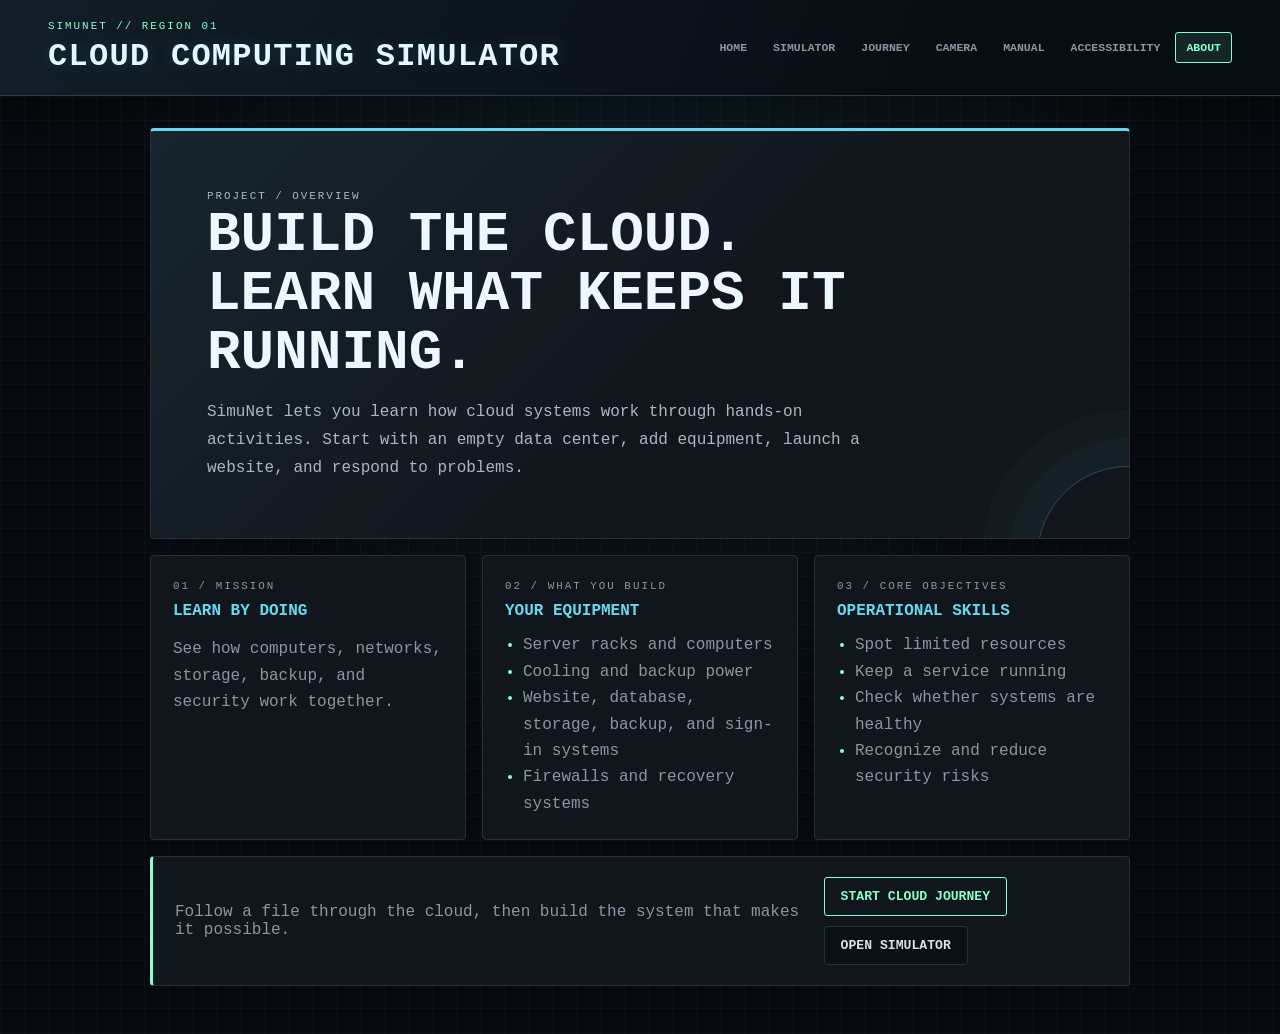
==== about/index.html @ f88d1caf "Updated navigation" ====
<!DOCTYPE html>
<html lang="en">
<head>
    <meta charset="UTF-8">
    <meta name="viewport" content="width=device-width, initial-scale=1.0">
    <meta name="theme-color" content="#090c10">
    <meta name="description" content="Learn how SimuNet teaches cloud systems, everyday operations, and security through interactive activities.">
    <title>About - Cloud Computing Simulator</title>
    <script src="/js/accessibility.js"></script>
    <link rel="stylesheet" href="/style.css">
</head>

<body>
    <header class="topbar">
        <div>
            <p class="eyebrow">SIMUNET // REGION 01</p>
            <h1>Cloud Computing Simulator</h1>
        </div>
        <div class="topbar-actions">
            <nav class="site-nav" aria-label="Primary navigation">
                <a href="/">Home</a>
                <a href="/simulator/">Simulator</a>
                <a href="/journey/">Journey</a>
                <a href="/camera/">Camera</a>
                <a href="/manual/">Manual</a>
                <a href="/accessibility/">Accessibility</a>
                <a class="active" href="/about/" aria-current="page">About</a>
            </nav>
        </div>
    </header>

    <main class="about-shell">
        <section class="about-hero" aria-labelledby="about-title">
            <p class="section-code">PROJECT / OVERVIEW</p>
            <h2 id="about-title">Build the cloud. Learn what keeps it running.</h2>
            <p>
                SimuNet lets you learn how cloud systems work through hands-on activities.
                Start with an empty data center, add equipment, launch a website, and respond to problems.
            </p>
        </section>

        <div class="about-grid">
            <article class="about-card">
                <p class="section-code">01 / MISSION</p>
                <h3>Learn by doing</h3>
                <p>
                    See how computers, networks, storage, backup, and security work together.
                </p>
            </article>

            <article class="about-card">
                <p class="section-code">02 / WHAT YOU BUILD</p>
                <h3>Your equipment</h3>
                <ul>
                    <li>Server racks and computers</li>
                    <li>Cooling and backup power</li>
                    <li>Website, database, storage, backup, and sign-in systems</li>
                    <li>Firewalls and recovery systems</li>
                </ul>
            </article>

            <article class="about-card">
                <p class="section-code">03 / CORE OBJECTIVES</p>
                <h3>Operational skills</h3>
                <ul>
                    <li>Spot limited resources</li>
                    <li>Keep a service running</li>
                    <li>Check whether systems are healthy</li>
                    <li>Recognize and reduce security risks</li>
                </ul>
            </article>
        </div>

        <section class="about-cta" aria-label="Explore SimuNet">
            <p>Follow a file through the cloud, then build the system that makes it possible.</p>
            <div class="about-cta-actions">
                <a href="/journey/">Start cloud journey</a>
                <a class="about-cta-secondary" href="/simulator/">Open simulator</a>
            </div>
        </section>
    </main>
</body>
</html>
---- style.css ----
:root {
    --bg: #090c10;
    --panel: #11161d;
    --panel-edge: #26303b;
    --text: #d7e2ec;
    --muted: #8996a5;
    --cyan: #66d9ef;
    --lime: #88ffcc;
    --orange: #ffb86c;
    --red: #ff6b6b;
}

* {
    box-sizing: border-box;
}

body {
    margin: 0;
    min-height: 100vh;
    color: var(--text);
    font-family: "Courier New", Courier, monospace;
    background-color: #06090d;
    background-image:
        radial-gradient(ellipse at 50% -20%, rgba(32, 99, 123, 0.19), transparent 62%),
        linear-gradient(rgba(102, 217, 239, 0.035) 1px, transparent 1px),
        linear-gradient(90deg, rgba(102, 217, 239, 0.035) 1px, transparent 1px);
    background-repeat: no-repeat, repeat, repeat;
    background-size: cover, 24px 24px, 24px 24px;
}

header {
    padding: 28px 20px;
    text-align: center;
    border-bottom: 1px solid var(--panel-edge);
    background: rgba(17, 22, 29, 0.95);
}

header h1 {
    margin: 0 0 8px;
    color: var(--cyan);
    font-size: clamp(1.55rem, 5vw, 2.4rem);
    letter-spacing: 1px;
    text-transform: uppercase;
    text-shadow: 0 0 18px rgba(102, 217, 239, 0.35);
}

header p {
    margin: 0;
    color: var(--muted);
}

.section {
    width: min(760px, calc(100% - 32px));
    margin: 0 auto;
    padding: 24px 0 40px;
}

.card {
    margin: 16px 0;
    padding: 20px;
    border: 1px solid var(--panel-edge);
    border-left: 3px solid var(--cyan);
    border-radius: 4px;
    background: var(--panel);
    box-shadow: 0 12px 30px rgba(0, 0, 0, 0.24);
}

.card h2 {
    margin: 0 0 16px;
    padding-bottom: 10px;
    color: #edf7ff;
    border-bottom: 1px dashed var(--panel-edge);
    font-size: 1.05rem;
    letter-spacing: 0.5px;
}

.card h2::before {
    content: "> ";
    color: var(--lime);
}

button {
    margin: 4px 6px 10px 0;
    padding: 10px 16px;
    border: 1px solid var(--cyan);
    border-radius: 3px;
    color: var(--cyan);
    background: #0d171c;
    font: bold 0.85rem "Courier New", Courier, monospace;
    text-transform: uppercase;
    cursor: pointer;
    box-shadow: inset 0 0 0 1px rgba(102, 217, 239, 0.08);
}

button:hover {
    color: var(--bg);
    background: var(--cyan);
    box-shadow: 0 0 16px rgba(102, 217, 239, 0.25);
}

button:active {
    transform: translateY(1px);
}

button:focus-visible {
    outline: 2px solid var(--lime);
    outline-offset: 3px;
}

#rackArea {
    display: flex;
    flex-wrap: wrap;
    gap: 12px;
    margin-top: 12px;
}

.rack {
    width: 120px;
    height: 220px;
    display: flex;
    flex-direction: column-reverse;
    padding: 7px;
    border: 2px solid #4c5a68;
    border-radius: 2px;
    background:
        repeating-linear-gradient(0deg, #151b22 0, #151b22 10px, #202832 11px, #202832 12px);
    box-shadow: inset 0 0 12px rgba(0, 0, 0, 0.8);
}

.server {
    height: 20px;
    margin: 2px 0;
    border: 1px solid #5fdfad;
    border-radius: 1px;
    background: var(--lime);
    box-shadow: 0 0 8px rgba(136, 255, 204, 0.35);
}

.success {
    color: var(--lime);
}

.warning {
    color: var(--orange);
}

.danger {
    color: var(--red);
}

.stat {
    margin: 10px 0;
    padding: 8px 10px;
    color: var(--muted);
    border-left: 2px solid #4c5a68;
    background: rgba(4, 8, 12, 0.35);
}

.topbar {
    position: relative;
    z-index: 1;
    display: flex;
    align-items: center;
    justify-content: space-between;
    padding: 20px clamp(16px, 4vw, 48px);
    text-align: left;
    border-bottom: 1px solid #2b3c49;
    background:
        linear-gradient(110deg, rgba(18, 30, 40, 0.98), rgba(8, 13, 19, 0.98) 72%);
    box-shadow: 0 8px 26px rgba(0, 0, 0, 0.3);
}

.topbar h1 {
    margin: 0;
    color: #e4f6ff;
    font-size: clamp(1.35rem, 4vw, 2rem);
    letter-spacing: 0.04em;
    text-shadow: 0 0 18px rgba(102, 217, 239, 0.16);
}

.topbar-actions {
    display: flex;
    align-items: center;
    gap: 12px;
}

.site-nav {
    display: flex;
    align-items: center;
    flex-wrap: wrap;
    gap: 4px;
}

.site-nav a {
    padding: 8px 10px;
    border: 1px solid transparent;
    border-radius: 3px;
    color: var(--muted);
    font-size: 0.72rem;
    font-weight: bold;
    text-decoration: none;
    text-transform: uppercase;
}

.site-nav a:hover,
.site-nav a:focus-visible {
    color: var(--cyan);
}

.site-nav a.active {
    border-color: var(--lime);
    color: var(--lime);
    background: rgba(136, 255, 204, 0.1);
}

.site-nav a:focus-visible {
    outline: 2px solid var(--lime);
    outline-offset: 2px;
}

.eyebrow,
.section-code {
    margin: 0 0 6px;
    color: var(--lime);
    font-size: 0.68rem;
    letter-spacing: 2px;
}

.system-status,
.count-badge,
.service-status,
.threat-level {
    border: 1px solid var(--panel-edge);
    border-radius: 3px;
    padding: 8px 10px;
    color: var(--muted);
    background: #0b1015;
    font-size: 0.72rem;
    font-weight: bold;
}

.status-dot {
    width: 7px;
    height: 7px;
    display: inline-block;
    margin-right: 7px;
    border-radius: 50%;
    background: var(--muted);
}

.system-status.online {
    color: var(--lime);
    border-color: rgba(136, 255, 204, 0.35);
}

.system-status.online .status-dot {
    background: var(--lime);
    box-shadow: 0 0 8px var(--lime);
}

.dashboard {
    width: min(1380px, calc(100% - 40px));
    margin: 0 auto;
    padding: 28px 0 48px;
    display: grid;
    grid-template-columns: 260px minmax(0, 1fr);
    gap: 18px;
}

.sidebar {
    display: flex;
    flex-direction: column;
    gap: 16px;
}

.panel {
    position: relative;
    margin: 0;
    padding: 18px;
    border: 1px solid #263541;
    border-radius: 3px;
    background:
        linear-gradient(145deg, rgba(24, 34, 44, 0.92), rgba(12, 17, 23, 0.98) 72%);
    box-shadow:
        0 12px 26px rgba(0, 0, 0, 0.2),
        inset 0 1px rgba(191, 230, 255, 0.035);
}

.panel h2 {
    margin: 0 0 12px;
    color: #e2edf5;
    font-size: 0.94rem;
    letter-spacing: 0.07em;
    text-transform: uppercase;
}

.panel-heading h2 {
    margin-bottom: 0;
}

.panel-heading {
    margin-bottom: 14px;
}

.panel-copy,
.deploy-message {
    color: var(--muted);
    line-height: 1.55;
}

.quick-start-panel {
    border-left: 3px solid var(--lime);
}

.quick-start-panel h2 {
    margin-bottom: 14px;
}

.quick-start-list {
    display: grid;
    gap: 12px;
    margin: 0;
    padding-left: 20px;
    color: var(--muted);
    font-size: 0.76rem;
    line-height: 1.5;
}

.quick-start-list li {
    padding-left: 2px;
}

.quick-start-list li::marker {
    color: var(--lime);
    font-weight: bold;
}

.quick-start-list span {
    display: block;
    color: var(--text);
    font-weight: bold;
}

.quick-start-list strong {
    color: var(--text);
}

.quick-start-links {
    display: grid;
    gap: 7px;
}

.manual-link {
    display: inline-flex;
    align-items: center;
    gap: 7px;
    margin-top: 16px;
    color: var(--cyan);
    font-size: 0.72rem;
    font-weight: bold;
    text-decoration: none;
    text-transform: uppercase;
}

.manual-link:hover,
.manual-link:focus-visible {
    color: var(--lime);
}

.manual-link:focus-visible {
    outline: 2px solid var(--lime);
    outline-offset: 3px;
}

.field-help {
    min-height: 2.7em;
    margin: -2px 0 10px;
    color: var(--muted);
    font-size: 0.72rem;
    line-height: 1.45;
}

.primary-button,
.secondary-button,
.danger-button,
.text-button {
    width: 100%;
}

.secondary-button {
    margin: 4px 6px 10px 0;
    padding: 10px 16px;
    border: 1px solid #4c5a68;
    border-radius: 3px;
    color: var(--text);
    background: #171d24;
    font: bold 0.85rem "Courier New", Courier, monospace;
    text-transform: uppercase;
    cursor: pointer;
}

.secondary-button:hover {
    border-color: var(--lime);
    color: var(--lime);
}

.danger-button {
    margin: 4px 0 0;
    padding: 10px 16px;
    border: 1px solid var(--red);
    border-radius: 3px;
    color: var(--red);
    background: #1d1114;
    font: bold 0.85rem "Courier New", Courier, monospace;
    text-transform: uppercase;
    cursor: pointer;
}

.danger-button:hover {
    color: var(--bg);
    background: var(--red);
}

.text-button {
    width: auto;
    padding: 6px 8px;
    border: 0;
    color: var(--muted);
    background: transparent;
}

.toggle-list {
    display: grid;
    gap: 8px;
    margin-top: 16px;
}

.toggle-row {
    min-height: 54px;
    display: flex;
    align-items: center;
    justify-content: space-between;
    border-bottom: 1px solid var(--panel-edge);
    cursor: pointer;
}

.toggle-row strong,
.toggle-row small {
    display: block;
}

.toggle-row small {
    margin-top: 3px;
    color: var(--muted);
    font-size: 0.68rem;
}

.toggle-row input {
    position: absolute;
    opacity: 0;
}

.toggle {
    width: 38px;
    height: 20px;
    position: relative;
    border: 1px solid #4c5a68;
    border-radius: 20px;
    background: #090c10;
}

.toggle::after {
    content: "";
    width: 12px;
    height: 12px;
    position: absolute;
    top: 3px;
    left: 3px;
    border-radius: 50%;
    background: var(--muted);
}

.toggle-row input:checked + .toggle {
    border-color: var(--lime);
}

.toggle-row input:checked + .toggle::after {
    left: 21px;
    background: var(--lime);
    box-shadow: 0 0 7px var(--lime);
}

.field-label {
    display: block;
    margin-bottom: 7px;
    color: var(--muted);
    font-size: 0.72rem;
}

select {
    width: 100%;
    margin-bottom: 10px;
    padding: 10px;
    border: 1px solid var(--panel-edge);
    border-radius: 3px;
    color: var(--text);
    background: #090c10;
    font: 0.82rem "Courier New", Courier, monospace;
}

.workspace {
    min-width: 0;
    display: grid;
    gap: 16px;
}

.panel-heading,
.metric-label,
.action-row {
    display: flex;
    align-items: center;
    justify-content: space-between;
    gap: 12px;
}

.rack-panel {
    min-height: 250px;
}

.rack-area {
    min-height: 176px;
    display: flex;
    flex-wrap: wrap;
    align-items: flex-end;
    gap: 12px;
}

.empty-rack-state {
    width: 100%;
    height: 150px;
    display: grid;
    place-items: center;
    border: 1px dashed var(--panel-edge);
    color: #596a79;
    font-size: 0.72rem;
}

.rack {
    width: 108px;
    height: 176px;
}

.server {
    height: 17px;
}

.server.web { background: var(--cyan); border-color: #a7efff; }
.server.database { background: var(--orange); border-color: #ffd2a1; }
.server.storage { background: #a78bfa; border-color: #c4b5fd; }
.server.backup { background: var(--lime); border-color: #c8ffdf; }
.server.auth { background: #f0a6ca; border-color: #ffd1e7; }

.metrics-grid {
    display: grid;
    grid-template-columns: repeat(4, 1fr);
    gap: 16px;
}

.metric-panel {
    position: relative;
    overflow: hidden;
    padding: 14px;
    border: 1px solid #263541;
    border-radius: 3px;
    background: linear-gradient(145deg, #17222c, #0d131a 72%);
    box-shadow:
        0 10px 24px rgba(0, 0, 0, 0.22),
        inset 0 1px rgba(191, 230, 255, 0.04);
}

.metric-panel::before {
    content: "";
    position: absolute;
    top: 0;
    left: 14px;
    width: 42px;
    height: 2px;
    background: var(--cyan);
    box-shadow: 0 0 10px rgba(102, 217, 239, 0.55);
}

.metric-label {
    margin-bottom: 10px;
    color: var(--muted);
    font-size: 0.68rem;
}

.metric-label strong {
    color: #edf7ff;
}

.meter {
    height: 5px;
    overflow: hidden;
    background: #252e37;
}

.meter span {
    width: 0;
    height: 100%;
    display: block;
    background: var(--cyan);
    transition: width 0.35s ease;
}

.lower-grid {
    display: grid;
    grid-template-columns: 1fr 1fr;
    gap: 16px;
}

.action-row {
    justify-content: flex-start;
}

.action-row button {
    width: auto;
}

.service-status.online {
    color: var(--lime);
    border-color: rgba(136, 255, 204, 0.35);
}

.threat-level.danger {
    color: var(--red);
    border-color: rgba(255, 107, 107, 0.35);
}

.event-panel {
    min-height: 150px;
}

.event-log {
    max-height: 170px;
    overflow-y: auto;
    font-size: 0.72rem;
}

.event-log p {
    margin: 0;
    padding: 7px 0;
    border-bottom: 1px solid rgba(38, 48, 59, 0.65);
    color: var(--muted);
}

.event-log p span {
    margin-right: 10px;
    color: var(--cyan);
}

.error-page {
    min-height: 100vh;
    display: grid;
    place-items: center;
    padding: 24px;
}

.error-panel {
    width: min(680px, 100%);
    padding: clamp(24px, 7vw, 52px);
    border: 1px solid var(--panel-edge);
    border-top: 3px solid var(--red);
    border-radius: 4px;
    background: rgba(17, 22, 29, 0.96);
    box-shadow: 0 18px 50px rgba(0, 0, 0, 0.45);
    text-align: left;
}

.error-panel .site-nav {
    margin-bottom: 32px;
}

.error-panel .site-nav a {
    margin: 0;
    padding: 8px 10px;
    border-color: transparent;
    color: var(--muted);
    font-size: 0.72rem;
}

.error-panel .site-nav a:hover,
.error-panel .site-nav a:focus-visible {
    color: var(--cyan);
}

.error-panel .site-nav a.active {
    border-color: var(--lime);
    color: var(--lime);
    background: rgba(136, 255, 204, 0.1);
}

.error-code {
    margin: 0;
    color: var(--red);
    font-size: clamp(5rem, 24vw, 10rem);
    line-height: 0.82;
    letter-spacing: -0.09em;
    text-shadow: 0 0 24px rgba(255, 107, 107, 0.25);
}

.error-status {
    display: inline-block;
    margin: 24px 0 10px;
    color: var(--red);
    font-size: 0.78rem;
    letter-spacing: 2px;
    text-transform: uppercase;
}

.error-panel h1 {
    margin: 0 0 12px;
    color: #edf7ff;
    font-size: clamp(1.25rem, 5vw, 2rem);
}

.error-panel p {
    max-width: 520px;
    margin: 0 0 24px;
    color: var(--muted);
    line-height: 1.7;
}

.error-panel a {
    display: inline-block;
    margin: 4px 8px 4px 0;
    padding: 11px 16px;
    border: 1px solid var(--cyan);
    border-radius: 3px;
    color: var(--cyan);
    text-decoration: none;
    text-transform: uppercase;
    font-weight: bold;
    font-size: 0.85rem;
}

.error-panel a:hover,
.error-panel a:focus-visible {
    color: var(--bg);
    background: var(--cyan);
    box-shadow: 0 0 16px rgba(102, 217, 239, 0.25);
}

.error-panel a:focus-visible {
    outline: 2px solid var(--lime);
    outline-offset: 3px;
}

.about-shell {
    width: min(980px, calc(100% - 32px));
    margin: 0 auto;
    padding: 32px 0 48px;
}

.about-hero {
    position: relative;
    overflow: hidden;
    margin-bottom: 16px;
    padding: clamp(28px, 6vw, 56px);
    border: 1px solid var(--panel-edge);
    border-top: 3px solid var(--cyan);
    border-radius: 4px;
    background:
        linear-gradient(135deg, rgba(102, 217, 239, 0.08), transparent 55%),
        var(--panel);
}

.about-hero::after {
    content: "";
    width: 180px;
    height: 180px;
    position: absolute;
    right: -90px;
    bottom: -110px;
    border: 1px solid rgba(102, 217, 239, 0.28);
    border-radius: 50%;
    box-shadow:
        0 0 0 28px rgba(102, 217, 239, 0.025),
        0 0 0 56px rgba(102, 217, 239, 0.018);
}

.about-hero h2 {
    max-width: 720px;
    margin: 0 0 16px;
    color: #edf7ff;
    font-size: clamp(1.8rem, 6vw, 3.5rem);
    line-height: 1.05;
    text-transform: uppercase;
}

.about-hero p {
    max-width: 680px;
    margin: 0;
    color: #aab7c4;
    line-height: 1.75;
}

.about-grid {
    display: grid;
    grid-template-columns: repeat(3, 1fr);
    gap: 16px;
}

.about-card {
    min-height: 210px;
    margin: 0;
    padding: 22px;
    border: 1px solid var(--panel-edge);
    border-radius: 4px;
    background: var(--panel);
}

.about-card h3 {
    margin: 0 0 12px;
    color: var(--cyan);
    font-size: 1rem;
    text-transform: uppercase;
}

.about-card p,
.about-card li {
    color: var(--muted);
    line-height: 1.65;
}

.about-card ul {
    margin: 0;
    padding-left: 18px;
}

.about-card li::marker {
    color: var(--lime);
}

.about-cta {
    display: flex;
    align-items: center;
    justify-content: space-between;
    gap: 20px;
    margin-top: 16px;
    padding: 20px 22px;
    border: 1px solid var(--panel-edge);
    border-left: 3px solid var(--lime);
    border-radius: 4px;
    background: var(--panel);
}

.about-cta p {
    margin: 0;
    color: var(--muted);
}

.about-cta-actions {
    display: flex;
    flex-wrap: wrap;
    gap: 10px;
}

.home-start-cta .about-cta-actions,
.home-reminder-cta .about-cta-actions {
    align-items: flex-start;
    flex-direction: column;
}

.about-cta a {
    flex: 0 0 auto;
    padding: 11px 16px;
    border: 1px solid var(--lime);
    border-radius: 3px;
    color: var(--lime);
    font-size: 0.82rem;
    font-weight: bold;
    text-decoration: none;
    text-transform: uppercase;
}

.about-cta a:hover,
.about-cta a:focus-visible {
    color: var(--bg);
    background: var(--lime);
}

.about-cta a:focus-visible {
    outline: 2px solid var(--cyan);
    outline-offset: 3px;
}

.about-cta .about-cta-secondary {
    border-color: var(--panel-edge);
    color: var(--text);
    background: #0b1015;
}

.about-cta .about-cta-secondary:hover,
.about-cta .about-cta-secondary:focus-visible {
    border-color: var(--cyan);
    color: var(--cyan);
    background: #0b1015;
}

.manual-shell {
    width: min(980px, calc(100% - 32px));
    margin: 0 auto;
    padding: 32px 0 48px;
}

.manual-section {
    margin-top: 28px;
}

.manual-section-heading {
    margin-bottom: 14px;
}

.manual-section-heading h2,
.manual-info-card h2 {
    margin: 0;
    color: #edf7ff;
    font-size: clamp(1.05rem, 3vw, 1.35rem);
    text-transform: uppercase;
}

.manual-section-heading .section-code,
.manual-info-card .section-code {
    margin-bottom: 8px;
}

.manual-steps {
    display: grid;
    grid-template-columns: repeat(2, minmax(0, 1fr));
    gap: 14px;
    margin: 0;
    padding: 0;
    list-style: none;
    counter-reset: manual-step;
}

.manual-step,
.manual-server-card,
.manual-info-card {
    border: 1px solid var(--panel-edge);
    border-radius: 3px;
    background: linear-gradient(145deg, rgba(24, 34, 44, 0.94), rgba(12, 17, 23, 0.98) 72%);
    box-shadow: inset 0 1px rgba(191, 230, 255, 0.035);
}

.manual-step {
    min-height: 144px;
    display: flex;
    gap: 16px;
    padding: 20px;
}

.manual-step-number {
    flex: 0 0 auto;
    color: var(--cyan);
    font-size: 1.2rem;
    font-weight: bold;
    text-shadow: 0 0 12px rgba(102, 217, 239, 0.4);
}

.manual-step h3,
.manual-server-card h3 {
    margin: 0 0 8px;
    color: #edf7ff;
    font-size: 0.9rem;
    text-transform: uppercase;
}

.manual-step p,
.manual-server-card p,
.manual-info-card dd {
    margin: 0;
    color: var(--muted);
    font-size: 0.78rem;
    line-height: 1.65;
}

.manual-step strong {
    color: var(--text);
}

.manual-server-grid {
    display: grid;
    grid-template-columns: repeat(3, minmax(0, 1fr));
    gap: 12px;
}

.manual-server-card {
    padding: 18px;
}

.manual-server-card h3 span {
    display: block;
    margin-top: 6px;
    color: var(--lime);
    font-size: 0.62rem;
    letter-spacing: 0.04em;
}

.manual-columns {
    display: grid;
    grid-template-columns: repeat(2, minmax(0, 1fr));
    gap: 14px;
    margin-top: 28px;
}

.manual-info-card {
    padding: 20px;
}

.manual-definitions {
    margin: 16px 0 0;
}

.manual-definitions div {
    display: grid;
    grid-template-columns: 90px minmax(0, 1fr);
    gap: 12px;
    padding: 10px 0;
    border-bottom: 1px solid rgba(38, 48, 59, 0.8);
}

.manual-definitions dt {
    color: var(--cyan);
    font-size: 0.74rem;
    font-weight: bold;
}

.manual-tip {
    margin: 16px 0 0;
    padding: 10px 12px;
    border-left: 2px solid var(--orange);
    color: var(--muted);
    background: rgba(255, 184, 108, 0.06);
    font-size: 0.74rem;
    line-height: 1.55;
}

.manual-shell > .about-cta {
    margin-top: 24px;
}

.journey-shell {
    width: min(1120px, calc(100% - 32px));
    margin: 0 auto;
    padding: 32px 0 48px;
}

.journey-hero h2 {
    max-width: 900px;
    font-size: clamp(1.7rem, 4vw, 2.8rem);
}

.journey-panel {
    padding: 22px;
}

.journey-panel-heading,
.journey-controls {
    display: flex;
    align-items: center;
    justify-content: space-between;
    gap: 16px;
}

.journey-panel-heading {
    margin-bottom: 18px;
}

.journey-panel-heading h2 {
    margin: 0;
    color: #edf7ff;
    font-size: clamp(1.05rem, 3vw, 1.4rem);
    text-transform: uppercase;
}

.journey-progress {
    height: 7px;
    overflow: hidden;
    margin-bottom: 20px;
    border: 1px solid #273945;
    background: #080d12;
}

.journey-progress span {
    width: 0;
    height: 100%;
    display: block;
    background: linear-gradient(90deg, #1cb5d3, var(--lime));
    box-shadow: 0 0 14px rgba(102, 217, 239, 0.6);
    transition: width 0.45s ease;
}

.journey-layout {
    min-width: 0;
    display: grid;
    grid-template-columns: 190px minmax(0, 1fr);
    gap: 22px;
}

.journey-rail {
    align-self: start;
    padding: 14px;
    border: 1px solid var(--panel-edge);
    background: rgba(5, 10, 15, 0.65);
}

.journey-rail ol {
    display: grid;
    gap: 6px;
    margin: 0;
    padding: 0;
    list-style: none;
}

.journey-rail li {
    display: flex;
    align-items: center;
    gap: 10px;
    padding: 9px 8px;
    color: var(--muted);
    font-size: 0.72rem;
    text-transform: uppercase;
}

.journey-rail li span {
    width: 27px;
    height: 27px;
    flex: 0 0 auto;
    display: grid;
    place-items: center;
    border: 1px solid #354550;
    color: #8496a3;
    font-size: 0.62rem;
}

.journey-rail li.is-current {
    color: var(--cyan);
    background: rgba(102, 217, 239, 0.06);
}

.journey-rail li.is-current span,
.journey-rail li.is-complete span {
    border-color: var(--cyan);
    color: var(--cyan);
    box-shadow: inset 0 0 12px rgba(102, 217, 239, 0.1);
}

.journey-rail li.is-complete span {
    border-color: rgba(136, 255, 204, 0.5);
    color: var(--lime);
}

.journey-stage-window {
    min-width: 0;
}

.journey-stage[hidden] {
    display: none;
}

.journey-stage {
    min-height: 430px;
    padding: clamp(18px, 3vw, 28px);
    border: 1px solid #293b47;
    background:
        radial-gradient(ellipse at 50% 0, rgba(28, 122, 147, 0.1), transparent 58%),
        rgba(6, 11, 16, 0.72);
}

.journey-stage h2 {
    margin: 0 0 10px;
    color: #edf7ff;
    font-size: clamp(1.2rem, 3vw, 1.75rem);
    text-transform: uppercase;
}

.journey-stage > p:not(.section-code):not(.journey-feedback) {
    max-width: 680px;
    margin: 0 0 22px;
    color: var(--muted);
    font-size: 0.82rem;
    line-height: 1.65;
}

.journey-visual,
.packet-visual,
.network-route,
.encryption-visual,
.firewall-visual,
.replica-visual,
.failure-visual,
.download-visual {
    min-height: 170px;
    display: flex;
    align-items: center;
    justify-content: center;
    gap: 14px;
    margin: 20px 0;
    padding: 20px;
    border: 1px dashed #2b3f4c;
    background:
        linear-gradient(rgba(102, 217, 239, 0.025) 1px, transparent 1px),
        linear-gradient(90deg, rgba(102, 217, 239, 0.025) 1px, transparent 1px),
        #080e14;
    background-size: 18px 18px;
}

.journey-device,
.journey-cloud,
.route-node,
.replica-node,
.firewall-gate {
    min-width: 110px;
    display: grid;
    justify-items: center;
    gap: 8px;
    padding: 14px 12px;
    border: 1px solid #344956;
    background: linear-gradient(145deg, #17242e, #0b1219);
    text-align: center;
}

.journey-device strong,
.journey-cloud strong,
.route-node strong,
.replica-node strong,
.firewall-gate strong {
    color: var(--text);
    font-size: 0.7rem;
    letter-spacing: 0.04em;
}

.journey-device small,
.journey-cloud small,
.replica-node small {
    color: var(--muted);
    font-size: 0.62rem;
}

.visual-icon {
    width: 50px;
    height: 50px;
    display: grid;
    place-items: center;
    border: 1px solid rgba(102, 217, 239, 0.55);
    color: var(--cyan);
    font-size: 0.62rem;
    font-weight: bold;
    letter-spacing: 0.04em;
    box-shadow: inset 0 0 18px rgba(102, 217, 239, 0.08);
}

.cloud-icon {
    border-radius: 50%;
}

.journey-link-line,
.route-connector {
    height: 2px;
    flex: 1 1 24px;
    position: relative;
    max-width: 80px;
    background: #334853;
}

.journey-link-line::after,
.route-connector::after {
    content: "";
    width: 7px;
    height: 7px;
    position: absolute;
    top: 50%;
    right: 0;
    border-top: 2px solid #526b79;
    border-right: 2px solid #526b79;
    transform: translateY(-50%) rotate(45deg);
}

.is-uploaded .journey-link-line,
.is-routed .route-connector,
.is-delivered .route-connector {
    background: var(--cyan);
    box-shadow: 0 0 9px rgba(102, 217, 239, 0.5);
}

.is-uploaded .journey-device {
    border-color: rgba(136, 255, 204, 0.55);
}

.is-uploaded .journey-cloud .visual-icon {
    color: var(--lime);
    border-color: var(--lime);
    box-shadow: 0 0 18px rgba(136, 255, 204, 0.22);
}

.packet-visual {
    flex-direction: column;
    gap: 12px;
}

.packet-file {
    padding: 8px 14px;
    border: 1px solid #526775;
    color: var(--text);
    font-size: 0.7rem;
    letter-spacing: 0.06em;
}

.packet-arrow {
    color: var(--cyan);
}

.packet-list {
    display: flex;
    gap: 8px;
}

.packet-list span {
    width: 42px;
    height: 38px;
    display: grid;
    place-items: center;
    border: 1px solid #3b5361;
    color: var(--muted);
    background: #111b24;
    font-size: 0.68rem;
    transition: transform 0.25s ease, border-color 0.25s ease, color 0.25s ease;
}

.packet-visual.is-split .packet-list span {
    border-color: var(--cyan);
    color: var(--cyan);
    transform: translateY(-3px);
}

.network-route,
.firewall-visual,
.download-visual,
.failure-visual {
    gap: 10px;
}

.network-route .route-node,
.firewall-visual .route-node,
.download-visual .route-node,
.failure-visual .replica-node {
    flex: 1 1 0;
    min-width: 85px;
}

.route-node > span,
.replica-node > span,
.firewall-gate > span {
    color: var(--cyan);
    font-size: 0.6rem;
    letter-spacing: 0.1em;
}

.route-node strong {
    font-size: 0.66rem;
}

.encryption-visual {
    min-height: 150px;
}

.lock-symbol {
    padding: 12px;
    border: 1px solid #435866;
    color: var(--orange);
    font-size: 0.68rem;
    font-weight: bold;
    letter-spacing: 0.08em;
}

.encryption-visual code {
    max-width: 100%;
    overflow-wrap: anywhere;
    color: var(--text);
    font-size: clamp(0.7rem, 2vw, 1rem);
}

.encryption-visual.is-encrypted .lock-symbol {
    border-color: var(--lime);
    color: var(--lime);
    box-shadow: 0 0 14px rgba(136, 255, 204, 0.12);
}

.firewall-gate {
    min-width: 90px;
    border-color: rgba(255, 184, 108, 0.45);
}

.is-secure .firewall-gate {
    border-color: var(--lime);
    box-shadow: 0 0 16px rgba(136, 255, 204, 0.12);
}

.is-secure .firewall-gate strong {
    color: var(--lime);
}

.threat-node {
    border-color: rgba(255, 107, 107, 0.45);
}

.threat-node > span {
    color: var(--red);
}

.replica-visual {
    align-items: stretch;
}

.replica-node {
    flex: 1;
}

.replica-node small {
    padding: 4px 6px;
    border: 1px solid #354854;
}

.is-replicated .replica-node {
    border-color: rgba(136, 255, 204, 0.48);
}

.is-replicated .replica-node small {
    border-color: rgba(136, 255, 204, 0.38);
    color: var(--lime);
}

.failed-node {
    border-color: rgba(255, 107, 107, 0.55);
}

.failed-node > span,
.failed-node strong {
    color: var(--red);
}

.failure-visual.is-recovered .failed-node {
    border-color: var(--lime);
}

.failure-visual.is-recovered .failed-node strong {
    color: var(--lime);
}

.recovery-choices {
    display: flex;
    flex-wrap: wrap;
    gap: 10px;
}

.recovery-choices button {
    flex: 1 1 200px;
    width: auto;
    margin: 0;
}

.journey-feedback {
    min-height: 1.5em;
    margin: 12px 0 0;
    color: var(--lime);
    font-size: 0.76rem;
    line-height: 1.5;
}

.journey-controls {
    min-height: 56px;
    margin-top: 16px;
}

.journey-controls button {
    width: auto;
    margin: 0;
}

.journey-controls button:disabled {
    opacity: 0.45;
    cursor: not-allowed;
}

.journey-controls p {
    margin: 0;
    color: var(--muted);
    font-size: 0.7rem;
    text-align: center;
}

.journey-controls-spacer {
    width: 105px;
    flex: 0 0 auto;
}

.journey-complete {
    border-top: 2px solid var(--lime);
}

.journey-learnings {
    display: grid;
    gap: 10px;
    margin: 24px 0;
    padding-left: 20px;
    color: var(--muted);
    font-size: 0.8rem;
    line-height: 1.55;
}

.journey-learnings li::marker {
    color: var(--lime);
}

.journey-finish-actions {
    display: flex;
    flex-wrap: wrap;
    align-items: center;
    gap: 12px;
}

.journey-finish-actions .secondary-button {
    width: auto;
    margin: 0;
}

.journey-simulator-link {
    display: inline-block;
    padding: 11px 16px;
    border: 1px solid var(--lime);
    color: var(--lime);
    font-size: 0.75rem;
    font-weight: bold;
    text-decoration: none;
    text-transform: uppercase;
}

.journey-simulator-link:hover,
.journey-simulator-link:focus-visible {
    color: var(--bg);
    background: var(--lime);
}

.journey-simulator-link:focus-visible {
    outline: 2px solid var(--cyan);
    outline-offset: 3px;
}

.journey-note {
    margin: 14px 0 0;
    color: #748391;
    font-size: 0.68rem;
    line-height: 1.5;
    text-align: center;
}

@media (max-width: 900px) {
    .dashboard {
        grid-template-columns: 220px minmax(0, 1fr);
    }

    .metrics-grid {
        grid-template-columns: repeat(2, 1fr);
    }

    .about-grid {
        grid-template-columns: 1fr;
    }

    .manual-server-grid {
        grid-template-columns: repeat(2, minmax(0, 1fr));
    }

    .journey-layout {
        grid-template-columns: 1fr;
    }

    .journey-rail ol {
        grid-template-columns: repeat(4, minmax(0, 1fr));
    }

    .journey-rail li {
        justify-content: center;
    }
}

@media (max-width: 680px) {
    .home-topbar {
        flex-direction: column;
    }

    .home-topbar .topbar-actions {
        align-items: flex-start;
    }

    .home-topbar .site-nav {
        flex-wrap: wrap;
    }

    .topbar {
        align-items: flex-start;
        gap: 16px;
    }

    .topbar h1 {
        font-size: 1.25rem;
    }

    .topbar-actions {
        flex-direction: column;
        align-items: flex-end;
        gap: 8px;
    }

    .system-status {
        white-space: nowrap;
    }

    .dashboard {
        width: min(100% - 20px, 1380px);
        grid-template-columns: 1fr;
    }

    .sidebar {
        display: grid;
        grid-template-columns: 1fr 1fr;
    }

    .lower-grid {
        grid-template-columns: 1fr;
    }

    .manual-steps,
    .manual-columns {
        grid-template-columns: 1fr;
    }

    .journey-shell {
        width: min(100% - 20px, 1120px);
        padding-top: 20px;
    }

    .journey-panel {
        padding: 12px;
    }

    .journey-stage {
        min-height: 0;
    }

    .journey-panel-heading {
        align-items: flex-start;
        flex-direction: column;
    }

    .journey-visual,
    .network-route,
    .firewall-visual,
    .download-visual,
    .failure-visual {
        flex-direction: column;
    }

    .journey-link-line,
    .route-connector {
        width: 2px;
        min-height: 22px;
        flex: 0 0 22px;
        background: #334853;
    }

    .route-connector::after {
        top: auto;
        right: 50%;
        bottom: 0;
        transform: translateX(50%) rotate(135deg);
    }

    .journey-controls {
        flex-wrap: wrap;
        justify-content: center;
    }

    .journey-controls p {
        order: -1;
        width: 100%;
    }

    .journey-controls-spacer {
        display: none;
    }

    .journey-rail {
        padding: 8px;
    }

    .journey-rail li {
        flex-direction: column;
        gap: 4px;
        padding: 6px 2px;
        font-size: 0.58rem;
    }

    .journey-rail li span {
        width: 25px;
        height: 25px;
    }

    .packet-list {
        flex-wrap: wrap;
        justify-content: center;
    }
}

@media (max-width: 480px) {
    .topbar {
        display: block;
    }

    .system-status {
        width: fit-content;
        margin-top: 12px;
    }

    .topbar-actions {
        align-items: flex-start;
        margin-top: 12px;
    }

    .sidebar,
    .metrics-grid {
        grid-template-columns: 1fr;
    }

    .panel-heading {
        align-items: flex-start;
    }

    .rack-area {
        justify-content: center;
    }

    button,
    .action-row button {
        width: 100%;
    }

    .about-shell {
        width: min(100% - 20px, 980px);
        padding-top: 20px;
    }

    .manual-shell {
        width: min(100% - 20px, 980px);
        padding-top: 20px;
    }

    .manual-server-grid {
        grid-template-columns: 1fr;
    }

    .about-cta {
        align-items: flex-start;
        flex-direction: column;
    }

    .about-cta-actions {
        width: 100%;
        flex-direction: column;
    }

    .about-cta a {
        width: 100%;
        text-align: center;
    }
}

html[data-font-size="large"] {
    font-size: 112.5%;
}

html[data-font-size="larger"] {
    font-size: 125%;
}

html[data-font-family="arial"] body,
html[data-font-family="arial"] body * {
    font-family: Arial, Helvetica, sans-serif !important;
}

html[data-font-family="system"] body,
html[data-font-family="system"] body * {
    font-family: system-ui, -apple-system, BlinkMacSystemFont, "Segoe UI", sans-serif !important;
}

html[data-font-family="mono"] body,
html[data-font-family="mono"] body * {
    font-family: "Courier New", Courier, monospace !important;
}

html[data-underline-links="true"] a {
    text-decoration: underline !important;
    text-underline-offset: 0.18em;
}

html[data-reduced-motion="true"] *,
html[data-reduced-motion="true"] *::before,
html[data-reduced-motion="true"] *::after {
    scroll-behavior: auto !important;
    animation-duration: 0.01ms !important;
    animation-iteration-count: 1 !important;
    transition-duration: 0.01ms !important;
}

html[data-theme="light"] {
    color-scheme: light;
    --bg: #f3f6f8;
    --panel: #ffffff;
    --panel-edge: #bdcbd3;
    --text: #192a33;
    --muted: #465b66;
    --cyan: #00647a;
    --lime: #006b4f;
    --orange: #945000;
    --red: #b42318;
}

html[data-theme="light"] body {
    background-color: var(--bg);
    background-image:
        linear-gradient(rgba(0, 100, 122, 0.045) 1px, transparent 1px),
        linear-gradient(90deg, rgba(0, 100, 122, 0.045) 1px, transparent 1px);
}

html[data-theme="light"] .topbar,
html[data-theme="light"] .panel,
html[data-theme="light"] .metric-panel,
html[data-theme="light"] .about-hero,
html[data-theme="light"] .about-card,
html[data-theme="light"] .about-cta,
html[data-theme="light"] .manual-step,
html[data-theme="light"] .manual-server-card,
html[data-theme="light"] .manual-info-card,
html[data-theme="light"] .journey-rail,
html[data-theme="light"] .journey-stage-window,
html[data-theme="light"] .journey-stage,
html[data-theme="light"] .journey-panel {
    color: var(--text);
    border-color: var(--panel-edge);
    background: var(--panel);
    box-shadow: none;
}

html[data-theme="light"] .about-hero::after {
    display: none;
}

html[data-theme="light"] .topbar h1,
html[data-theme="light"] .panel h2,
html[data-theme="light"] .about-hero h2,
html[data-theme="light"] .about-card h3,
html[data-theme="light"] .manual-section-heading h2,
html[data-theme="light"] .manual-info-card h2,
html[data-theme="light"] .manual-step h3,
html[data-theme="light"] .manual-server-card h3,
html[data-theme="light"] .journey-stage h2 {
    color: #192a33;
    text-shadow: none;
}

html[data-theme="light"] .system-status,
html[data-theme="light"] .count-badge,
html[data-theme="light"] .service-status,
html[data-theme="light"] .threat-level,
html[data-theme="light"] select,
html[data-theme="light"] .secondary-button,
html[data-theme="light"] .about-cta .about-cta-secondary {
    color: var(--text);
    background: #edf3f5;
}

html[data-theme="light"] .site-nav a.active {
    color: var(--lime);
    background: rgba(0, 107, 79, 0.1);
}

html[data-theme="light"] button {
    color: var(--cyan);
    background: #edf7f8;
}

html[data-theme="light"] .accessibility-toggle input {
    accent-color: var(--cyan);
}

html[data-theme="high-contrast"] {
    color-scheme: dark;
    --bg: #000000;
    --panel: #000000;
    --panel-edge: #ffffff;
    --text: #ffffff;
    --muted: #ffffff;
    --cyan: #70eaff;
    --lime: #91ffb8;
    --orange: #ffd27a;
    --red: #ff8585;
}

html[data-theme="high-contrast"] body {
    background: #000000;
}

html[data-theme="high-contrast"] .topbar,
html[data-theme="high-contrast"] .panel,
html[data-theme="high-contrast"] .metric-panel,
html[data-theme="high-contrast"] .about-hero,
html[data-theme="high-contrast"] .about-card,
html[data-theme="high-contrast"] .about-cta,
html[data-theme="high-contrast"] .manual-step,
html[data-theme="high-contrast"] .manual-server-card,
html[data-theme="high-contrast"] .manual-info-card,
html[data-theme="high-contrast"] .journey-rail,
html[data-theme="high-contrast"] .journey-stage-window,
html[data-theme="high-contrast"] .journey-stage,
html[data-theme="high-contrast"] .journey-panel {
    color: var(--text);
    border-color: var(--panel-edge);
    background: #000000;
    box-shadow: none;
}

html[data-theme="high-contrast"] .panel h2,
html[data-theme="high-contrast"] .about-hero h2,
html[data-theme="high-contrast"] .manual-section-heading h2,
html[data-theme="high-contrast"] .manual-info-card h2,
html[data-theme="high-contrast"] .manual-step h3,
html[data-theme="high-contrast"] .manual-server-card h3,
html[data-theme="high-contrast"] .journey-stage h2 {
    color: #ffffff;
    text-shadow: none;
}

html[data-theme="light"] .server-room {
    border-color: var(--panel-edge);
    background: #e5edf0;
    box-shadow: inset 0 0 50px rgba(0, 0, 0, 0.08);
}

html[data-theme="light"] .room-hud {
    color: #192a33;
    text-shadow: 0 1px 3px #fff;
}

html[data-theme="light"] .room-loading {
    color: var(--cyan);
    background:
        linear-gradient(rgba(0, 100, 122, 0.045) 1px, transparent 1px),
        linear-gradient(90deg, rgba(0, 100, 122, 0.045) 1px, transparent 1px),
        #edf3f5;
    background-size: 20px 20px;
}

html[data-theme="light"] .rack-builder,
html[data-theme="light"] .rack-area > .rack {
    border-color: var(--panel-edge);
    background: #edf3f5;
    box-shadow: none;
}

html[data-theme="light"] .part-card,
html[data-theme="light"] .rack-area > .rack > .rack-slot {
    color: var(--text);
    border-color: var(--panel-edge);
    background: #fff;
}

html[data-theme="light"] .part-card:hover,
html[data-theme="light"] .part-card[aria-pressed="true"],
html[data-theme="light"] .rack-area > .rack > .rack-slot:hover,
html[data-theme="light"] .rack-area > .rack > .rack-slot:focus-visible,
html[data-theme="light"] .rack-area > .rack > .rack-slot.drag-over {
    border-color: var(--cyan);
    background: #d9e8ed;
}

html[data-theme="light"] .builder-heading h3,
html[data-theme="light"] .part-card strong,
html[data-theme="light"] .rack-label,
html[data-theme="light"] .slot-prompt,
html[data-theme="light"] .slot-number {
    color: var(--text);
}

html[data-theme="light"] .empty-rack-state,
html[data-theme="light"] .rack-label span,
html[data-theme="light"] .part-card small {
    color: var(--muted);
}

html[data-theme="high-contrast"] .server-room,
html[data-theme="high-contrast"] .rack-builder,
html[data-theme="high-contrast"] .rack-area > .rack,
html[data-theme="high-contrast"] .part-card,
html[data-theme="high-contrast"] .rack-area > .rack > .rack-slot {
    color: #fff;
    border-color: #fff;
    background: #000;
    box-shadow: none;
}

html[data-theme="high-contrast"] .part-card:hover,
html[data-theme="high-contrast"] .part-card[aria-pressed="true"],
html[data-theme="high-contrast"] .rack-area > .rack > .rack-slot:hover,
html[data-theme="high-contrast"] .rack-area > .rack > .rack-slot:focus-visible,
html[data-theme="high-contrast"] .rack-area > .rack > .rack-slot.drag-over {
    border-color: #fff;
    background: #000;
}

html[data-theme="high-contrast"] .room-hud,
html[data-theme="high-contrast"] .room-loading,
html[data-theme="high-contrast"] .builder-heading h3,
html[data-theme="high-contrast"] .part-card strong,
html[data-theme="high-contrast"] .part-card small,
html[data-theme="high-contrast"] .rack-label,
html[data-theme="high-contrast"] .rack-label span,
html[data-theme="high-contrast"] .slot-prompt,
html[data-theme="high-contrast"] .slot-number,
html[data-theme="high-contrast"] .empty-rack-state {
    color: #fff;
    text-shadow: none;
}

.accessibility-panel {
    display: grid;
}

.accessibility-setting {
    padding: 16px 0 6px;
    border-bottom: 1px solid var(--panel-edge);
}

.accessibility-setting > label {
    display: block;
    margin-bottom: 5px;
    color: var(--text);
    font-weight: bold;
}

.accessibility-setting .field-help {
    min-height: 0;
    margin: 0 0 10px;
}

.accessibility-setting select {
    max-width: 520px;
}

.accessibility-toggle {
    display: flex;
    align-items: flex-start;
    gap: 12px;
    padding: 16px 0;
    border-bottom: 1px solid var(--panel-edge);
}

.accessibility-toggle input {
    width: 18px;
    height: 18px;
    flex: 0 0 auto;
    margin: 2px 0 0;
    accent-color: var(--lime);
}

.accessibility-toggle label {
    display: grid;
    gap: 4px;
    cursor: pointer;
}

.accessibility-toggle small {
    color: var(--muted);
    line-height: 1.5;
}

.accessibility-actions {
    display: flex;
    align-items: center;
    flex-wrap: wrap;
    gap: 12px;
    margin-top: 18px;
}

.accessibility-actions button {
    width: auto;
    margin: 0;
}

.accessibility-status {
    margin: 0;
    color: var(--muted);
    font-size: 0.75rem;
}

html[data-theme="light"] .accessibility-status,
html[data-theme="high-contrast"] .accessibility-status {
    color: var(--text);
}

/* 3D simulator */
.rack-panel { min-height: 0; padding: 20px; }
.room-heading { align-items: flex-start; }
.room-heading > div:first-child { min-width: 0; }
.room-heading h2 { margin: 0; line-height: 1.25; }
.room-caption { margin: 8px 0 0; color: var(--muted); font-size: .68rem; line-height: 1.45; }
.room-tools { flex: 0 0 auto; display: flex; align-items: center; gap: 8px; }
.room-tools .text-button { width: auto; margin: 0; white-space: nowrap; }
.server-room { width: 100%; height: clamp(390px,48vw,620px); min-height: 340px; position: relative; overflow: hidden; border: 1px solid #315062; border-radius: 2px; background: radial-gradient(ellipse at 50% 80%,rgba(15,58,76,.3),transparent 62%),#060b11; box-shadow: inset 0 0 50px rgba(0,0,0,.82),0 0 22px rgba(17,138,170,.08); touch-action: none; }
.server-room canvas { width: 100%; height: 100%; display: block; cursor: grab; }
.server-room canvas:active { cursor: grabbing; }
.room-hud { position: absolute; z-index: 1; top: 12px; left: 12px; right: 12px; display: flex; justify-content: space-between; gap: 10px; color: #b7d2df; font-size: .62rem; line-height: 1.35; letter-spacing: 1px; pointer-events: none; text-shadow: 0 1px 5px #000; }
.room-hud span { max-width: 48%; }
.room-loading { position: absolute; z-index: 2; inset: 0; display: grid; place-items: center; color: var(--cyan); background: linear-gradient(rgba(102,217,239,.035) 1px,transparent 1px),linear-gradient(90deg,rgba(102,217,239,.035) 1px,transparent 1px),#081019; background-size: 20px 20px; font-size: .75rem; letter-spacing: 1px; }
.room-description { margin: 10px 0 0; color: var(--muted); font-size: .72rem; line-height: 1.6; }
.room-unavailable { height: auto; min-height: 110px; display: grid; align-items: center; padding: 18px; }
.room-unavailable .room-loading { position: relative; inset: auto; min-height: 70px; border: 1px dashed var(--panel-edge); color: var(--orange); text-align: center; line-height: 1.6; }
.part-inventory { display: grid; gap: 7px; margin-top: 12px; }
.part-card { width: 100%; min-height: 54px; display: grid; grid-template-columns: 38px minmax(0,1fr) auto; align-items: center; gap: 9px; margin: 0; padding: 7px 8px; text-align: left; border: 1px solid #293a46; color: var(--text); background: #0b1219; text-transform: none; cursor: grab; }
.part-card:hover,.part-card[aria-pressed="true"] { border-color: var(--cyan); color: var(--text); background: #10232c; }
.part-card:active { cursor: grabbing; }
.part-card strong,.part-card small { display: block; }
.part-card strong { font-size: .72rem; }
.part-card small { margin-top: 3px; color: var(--muted); font-size: .61rem; line-height: 1.35; }
.part-icon { display: grid; place-items: center; height: 34px; border: 1px solid #26869b; color: var(--cyan); background: rgba(102,217,239,.08); font-size: .6rem; font-weight: bold; }
.part-icon.orange { color: var(--orange); border-color: #895b30; }
.part-icon.purple,.part-icon.violet { color: #c4b5fd; border-color: #725cad; }
.part-icon.green { color: var(--lime); border-color: #3a8063; }
.part-icon.pink { color: #f0a6ca; border-color: #89536d; }
.part-icon.blue { color: #8ab8ff; border-color: #496ca4; }
.part-count { color: var(--lime); font-size: .66rem; white-space: nowrap; }
.build-message { min-height: 2.8em; margin: 12px 0 0; color: var(--cyan); font-size: .7rem; line-height: 1.5; }
.rack-builder { margin-top: 16px; padding: 14px; border: 1px solid #354c58; background: rgba(4,10,15,.55); }
.builder-heading { display: flex; align-items: center; justify-content: space-between; gap: 12px; margin-bottom: 12px; }
.builder-heading h3 { margin: 0; color: #e2edf5; font-size: .82rem; text-transform: uppercase; }
.builder-hint { margin: 0; color: var(--muted); font-size: .65rem; }
.rack-area { min-width: 0; display: flex; flex-wrap: wrap; align-items: flex-start; gap: 14px; }
.empty-rack-state { width: 100%; min-height: 80px; display: grid; place-items: center; border: 1px dashed #526875; color: #a0b1bc; font-size: .66rem; text-align: center; }
.rack-area > .rack { box-sizing: border-box; width: min(100%, 310px); height: auto !important; min-height: 0; flex: 0 1 310px; display: flex; flex-direction: column; align-self: flex-start; gap: 5px; padding: 10px; overflow: visible; border: 3px solid #72b5c6; border-radius: 4px; background: linear-gradient(90deg,#172730,#0e1920 50%,#172730); box-shadow: inset 0 0 16px rgba(0,0,0,.55),0 0 12px rgba(102,217,239,.12); }
.rack-label { min-height: 28px; display: flex; align-items: center; justify-content: space-between; gap: 8px; padding: 2px 3px 7px; color: var(--cyan); font-size: .65rem; }
.rack-label span { color: #b5c4cc; font-size: .58rem; text-align: right; }
.rack-area > .rack-gpu { border-color: #a78bfa; box-shadow: inset 0 0 18px rgba(137,94,219,.1),0 0 12px rgba(167,139,250,.12); }
.rack-area > .rack-dense { border-color: #54a7bb; }
.rack-area > .rack > .rack-slot { box-sizing: border-box; width: 100%; min-width: 0; min-height: 38px; height: auto; flex: 0 0 38px; display: flex; align-items: center; gap: 8px; margin: 0; padding: 4px 8px; border: 1px dashed #506875; border-radius: 2px; color: #b0c1ca; background: rgba(4,8,12,.65); font-size: .62rem; transition: background .15s,border-color .15s,box-shadow .15s; }
.rack-area > .rack > .rack-slot:hover,.rack-area > .rack > .rack-slot:focus-visible,.rack-area > .rack > .rack-slot.drag-over { border-color: var(--cyan); outline: none; background: rgba(26,91,107,.35); box-shadow: inset 0 0 12px rgba(102,217,239,.1); }
.slot-number { flex: 0 0 24px; color: #8da3af; font-size: .56rem; }
.slot-prompt { color: #a9bac3; }
.rack-slot.occupied { border-style: solid; border-color: #52717c; }
.rack-slot > .server { box-sizing: border-box; min-width: 0; min-height: 26px; height: auto; flex: 1 1 auto; display: flex; align-items: center; justify-content: space-between; gap: 6px; margin: 0; padding: 3px 6px; border: 1px solid #91e9f4; border-radius: 2px; color: #061014; background: var(--cyan); font-size: .62rem; font-weight: bold; box-shadow: 0 0 9px rgba(102,217,239,.24); }
.rack-slot > .part-database { background: var(--orange); border-color: #ffd2a1; }
.rack-slot > .part-storage { background: #b6a3ff; border-color: #d3c8ff; }
.rack-slot > .part-backup { background: var(--lime); border-color: #c8ffdf; }
.rack-slot > .part-auth { background: #f0a6ca; border-color: #ffd1e7; }
.rack-slot > .part-gpu { color: #fff; background: #805bd1; border-color: #c4b5fd; }
.rack-slot > .part-switch,.rack-slot > .part-router,.rack-slot > .part-loadbalancer { color: #fff; background: #38849a; border-color: #86d9ed; }
.rack-slot > .server .part-label { overflow: hidden; text-overflow: ellipsis; white-space: nowrap; }
.remove-part { width: 22px; height: 22px; flex: 0 0 22px; margin: 0; padding: 0; border: 0; color: inherit; background: transparent; box-shadow: none; font-size: 1rem; line-height: 1; }
.remove-part:hover { color: #7d1321; background: rgba(255,255,255,.4); box-shadow: none; }
.metrics-grid { min-width: 0; }
.metric-panel { min-width: 0; }
@media (max-width: 760px) {
    .room-heading { align-items: flex-start; }
    .rack-area { justify-content: center; }
    .rack-area > .rack { width: min(100%, 360px); flex-basis: min(100%, 360px); }
    .builder-heading { align-items: flex-start; flex-direction: column; }
}
@media (max-width: 520px) {
    .room-heading { flex-direction: column; }
    .room-tools { width: 100%; justify-content: space-between; }
    .server-room { height: 390px; }
    .rack-builder { padding: 10px; }
    .rack-area > .rack { width: 100%; flex-basis: 100%; }
}
@media (prefers-reduced-motion: reduce) {
    .server-room *, .server-room *::before, .server-room *::after { scroll-behavior: auto !important; }
}

/* Cloud journey illustration */
.journey-visual.upload-visual { display: block; min-height: 0; gap: 0; padding: 0; border: 0; background: none; }
.upload-sky { height: clamp(270px, 34vw, 390px); position: relative; overflow: hidden; border: 1px solid #78b9d1; border-radius: 12px; background: linear-gradient(180deg,#73c5ed 0%,#b4e6f4 63%,#d9f4ed 100%); box-shadow: inset 0 -18px 0 rgba(68,160,119,.14),0 12px 30px rgba(0,0,0,.2); }
.upload-sky::before { content:""; position:absolute; inset:0; opacity:.23; background: radial-gradient(circle at 16% 20%,#fff 0 1px,transparent 2px),radial-gradient(circle at 39% 31%,#fff 0 1px,transparent 2px),radial-gradient(circle at 57% 13%,#fff 0 1px,transparent 2px),radial-gradient(circle at 78% 29%,#fff 0 1px,transparent 2px); background-size:110px 90px; }
.sky-cloud { position:absolute; z-index:0; width:100px; height:28px; border-radius:30px; background:rgba(255,255,255,.62); filter:drop-shadow(0 5px 5px rgba(51,119,150,.08)); animation: sky-drift 9s ease-in-out infinite alternate; }
.sky-cloud::before,.sky-cloud::after { content:""; position:absolute; bottom:5px; border-radius:50%; background:inherit; }.sky-cloud::before { width:42px;height:42px;left:15px; }.sky-cloud::after { width:55px;height:55px;right:13px; }.sky-cloud-one { top:20%;left:30%;transform:scale(.75); }.sky-cloud-two { top:12%;right:5%;transform:scale(.55);animation-delay:-4s; }
.upload-person { position:absolute; z-index:3; left:13%; bottom:16%; width:90px; height:160px; }
.person-head { position:absolute; top:0; left:32px; width:30px; height:30px; border:2px solid #573b31; border-radius:50%; background:#f0b78c; box-shadow:inset -6px -2px #d99269; }
.person-body { position:absolute; top:32px; left:22px; width:50px; height:68px; border:2px solid #2e6180; border-radius:18px 18px 8px 8px; background:linear-gradient(90deg,#397fa5,#57a4c4); }
.person-arm { position:absolute; z-index:2; top:42px; left:60px; width:58px; height:13px; border:2px solid #573b31; border-radius:12px; background:#f0b78c; transform:rotate(-28deg); transform-origin:8px center; }
.person-leg { position:absolute; top:92px; left:30px; width:15px; height:56px; border-radius:9px; background:#314d6b; transform:rotate(8deg); }.person-leg-right { left:51px; transform:rotate(-8deg); }
.paper-file { width:61px; height:80px; position:absolute; z-index:4; left:calc(13% + 89px); bottom:calc(16% + 105px); display:flex; flex-direction:column; align-items:center; justify-content:center; gap:4px; padding:8px 5px; border:1px solid #c7d7df; border-radius:3px; color:#38536a; background:linear-gradient(135deg,#fff 0%,#f0f7fa 82%,#d4e8f0 100%); box-shadow:0 6px 12px #39728b55; transform:rotate(-8deg); }
.paper-fold { width:0;height:0;position:absolute;top:0;right:0;border-top:15px solid #b9d9e7;border-left:15px solid transparent; }.paper-lines { width:31px;height:17px;border-top:2px solid #91b9ca;border-bottom:2px solid #91b9ca;position:absolute;top:29px;left:8px; }.paper-name { margin-top:17px;font-size:6px;font-weight:bold;line-height:1.35;letter-spacing:.03em;text-align:center; }.paper-upload-mark { position:absolute;right:5px;bottom:2px;color:#1696b5;font-size:13px;font-weight:bold; }
.cloud-destination { position:absolute; z-index:2; width:300px; height:190px; right:6%; bottom:12%; }
.cloud-puff { position:absolute; display:block; border:2px solid #f9ffff; border-radius:50%; background:linear-gradient(145deg,#fff,#e4f8ff); box-shadow:0 8px 18px #3a8daf44; }.cloud-puff-left { width:150px;height:105px;left:0;bottom:18px; }.cloud-puff-right { width:155px;height:118px;right:0;bottom:18px; }.cloud-puff-center { width:170px;height:145px;left:65px;bottom:18px; }
.cloud-data-center { position:absolute; z-index:2; left:50%;bottom:0; width:190px; min-height:140px; padding:11px 12px 8px; transform:translateX(-50%); border:3px solid #4f8397; border-bottom-width:5px; border-radius:7px 7px 3px 3px; background:linear-gradient(90deg,#d7e8ec,#fff 45%,#d9e9ee); box-shadow:0 7px 0 #83b9c9,0 12px 18px #31728b55; }
.data-center-sign { display:block;padding-bottom:7px;border-bottom:1px solid #aac9d3;color:#245165;font-size:9px;font-weight:bold;letter-spacing:.07em;text-align:center;white-space:nowrap; }
.data-center-racks { height:76px;display:flex;align-items:stretch;justify-content:center;gap:7px;padding-top:8px; }.data-rack { width:39px;display:flex;flex-direction:column;gap:4px;padding:4px;border:2px solid #698895;border-radius:3px;background:linear-gradient(90deg,#9eb5bd,#607e89);box-shadow:inset 0 0 5px #fff; }.data-rack i { flex:1;border:1px solid #afe6ee;border-radius:2px;background:linear-gradient(90deg,#27788c,#55c1d0); }.data-rack i::after { content:"";display:block;width:4px;height:4px;margin:3px 2px;border-radius:50%;background:#aaffc8;box-shadow:0 0 4px #25c677; }
.data-center-status { display:block;margin-top:5px;color:#287457;font-size:7px;font-weight:bold;text-align:center;letter-spacing:.04em; }.data-center-status i { width:6px;height:6px;display:inline-block;margin-right:4px;border-radius:50%;background:#22bf72;box-shadow:0 0 5px #22bf72; }
.sky-label { position:absolute;z-index:5;padding:5px 8px;border:1px solid #fff9;border-radius:4px;color:#214b60;background:#f5fdffde;font-size:.57rem;font-weight:bold;letter-spacing:.06em;box-shadow:0 2px 6px #36758b22;transition:opacity .2s; }.label-device { left:8%;bottom:7%; }.label-cloud { right:6%;top:9%; }
.flight-trail { width:0;height:3px;position:absolute;z-index:1;left:36%;top:47%;border-radius:4px;background:linear-gradient(90deg,#ffffff00,#fff,#62e5ff);opacity:0;transform:rotate(-20deg);transform-origin:left center;box-shadow:0 0 10px #fff; }
.upload-caption { display:flex;align-items:center;justify-content:center;gap:clamp(10px,3vw,30px);padding:13px 8px 2px;color:#d4e9f1;font-size:.69rem; }.upload-caption span:not(.caption-arrow) { display:flex;align-items:center;gap:7px; }.upload-caption b { width:22px;height:22px;display:grid;place-items:center;border:1px solid #65cde3;border-radius:50%;color:#a7efff;font-size:.65rem; }.caption-arrow { color:#6ee5fa;font-size:1.1rem; }
.upload-visual.is-uploaded .paper-file { animation: paper-flight var(--paper-flight-duration,1.7s) cubic-bezier(.22,.72,.24,1) forwards; }.upload-visual.is-uploaded .flight-trail { animation: trail-flight var(--paper-flight-duration,1.7s) ease-out forwards; }.upload-visual.is-uploaded .cloud-destination { animation: cloud-arrival .45s ease-out calc(var(--paper-flight-duration,1.7s) - .2s) both; }.upload-visual.is-uploaded .data-center-status { color:#087b4b; }.upload-visual.is-uploaded .data-rack i { animation: rack-light .55s ease-in-out infinite alternate; }.upload-visual.motion-paused .sky-cloud { animation-play-state:paused; }.upload-visual.labels-hidden .sky-label { opacity:0; }
@keyframes paper-flight { 0% { left:calc(13% + 89px);bottom:calc(16% + 105px);transform:rotate(-8deg) scale(1); } 38% { transform:rotate(16deg) scale(.93); } 100% { left:77%;bottom:55%;transform:rotate(350deg) scale(.25);opacity:.2; } }
@keyframes trail-flight { 0% { width:0;opacity:0; } 20% { width:20%;opacity:.9; } 100% { width:46%;opacity:0; } }
@keyframes cloud-arrival { from { filter:brightness(1);transform:translateY(8px) scale(.96); } to { filter:brightness(1.13);transform:translateY(0) scale(1); } }
@keyframes rack-light { from { filter:brightness(1); } to { filter:brightness(1.65); } }
@keyframes sky-drift { from { translate:-8px 0; } to { translate:12px 4px; } }
.journey-settings { margin:13px 0 14px;padding:10px 12px;border:1px solid #314653;background:rgba(12,21,29,.7); }.journey-settings summary { color:var(--cyan);font-size:.7rem;font-weight:bold;cursor:pointer; }.journey-settings summary:focus-visible { outline:2px solid var(--lime);outline-offset:3px; }.journey-setting-row { display:flex;align-items:center;justify-content:space-between;gap:12px;padding:12px 0 8px;color:var(--text);font-size:.72rem; }.journey-setting-row select { width:auto;min-width:120px;margin:0;padding:7px; }.journey-setting-toggle { display:flex;align-items:flex-start;gap:10px;padding:9px 0;border-top:1px solid #253844;cursor:pointer; }.journey-setting-toggle input { width:17px;height:17px;flex:0 0 auto;margin:2px 0 0;accent-color:var(--cyan); }.journey-setting-toggle span,.journey-setting-toggle strong,.journey-setting-toggle small { display:block; }.journey-setting-toggle strong { color:var(--text);font-size:.68rem; }.journey-setting-toggle small { margin-top:3px;color:var(--muted);font-size:.62rem;line-height:1.45; }
.journey-controls { display:flex;align-items:center;justify-content:space-between;gap:12px; }.journey-controls #journeyNext { width:auto;margin:0; }.journey-controls #journeyNext[hidden] { display:none; }
@media (max-width:680px) { .upload-sky { height:310px; }.upload-person { left:6%;transform:scale(.82);transform-origin:bottom left; }.paper-file { left:calc(6% + 73px); }.cloud-destination { right:-4%;bottom:14%;transform:scale(.78);transform-origin:bottom right; }.label-device { left:4%; }.label-cloud { right:3%; }.upload-caption { font-size:.62rem; } }
@media (max-width:420px) { .cloud-destination { right:-12%;transform:scale(.65); }.upload-person { left:3%;transform:scale(.7); }.paper-file { left:calc(3% + 62px); }.upload-caption { gap:8px;font-size:.56rem; }.upload-caption b { width:19px;height:19px; } }
@media (prefers-reduced-motion:reduce) { .sky-cloud,.upload-visual.is-uploaded .paper-file,.upload-visual.is-uploaded .flight-trail,.upload-visual.is-uploaded .cloud-destination,.upload-visual.is-uploaded .data-rack i { animation:none !important;transition:none !important; }.upload-visual.is-uploaded .paper-file { left:77%;bottom:55%;opacity:.2;transform:scale(.25); } }
html[data-reduced-motion="true"] .sky-cloud,html[data-reduced-motion="true"] .upload-visual.is-uploaded .paper-file,html[data-reduced-motion="true"] .upload-visual.is-uploaded .flight-trail,html[data-reduced-motion="true"] .upload-visual.is-uploaded .cloud-destination,html[data-reduced-motion="true"] .upload-visual.is-uploaded .data-rack i { animation:none !important;transition:none !important; }

/* Camera lab */
.camera-page { --camera-edge: #263d4c; }
.camera-shell { width: min(1180px, calc(100% - 32px)); margin: 0 auto; padding: 30px 0 48px; }
.camera-hero { margin-bottom: 18px; }
.camera-workbench { display: grid; grid-template-columns: minmax(0, 1fr) minmax(300px, .82fr); gap: 16px; }
.camera-panel, .gallery-panel, .transfer-panel { min-width: 0; }
.viewfinder { position: relative; overflow: hidden; aspect-ratio: 1.37; min-height: 240px; border: 2px solid #5b8296; background: #8bc6dc; box-shadow: inset 0 0 22px #07111c33, 0 0 18px #42c8e822; }
.viewfinder > img { width: 100%; height: 100%; display: block; object-fit: cover; object-position: center center; filter: brightness(1.12) saturate(1.12); transition: filter .2s ease; }
.viewfinder::after { content: ""; position: absolute; inset: 12% 15%; border: 1px solid #ffffff99; pointer-events: none; }
.viewfinder-mark { width: 20px; height: 20px; position: absolute; z-index: 1; border-color: #e8fbff; border-style: solid; filter: drop-shadow(0 1px 3px #00131c); }
.mark-top-left { top: 9%; left: 12%; border-width: 2px 0 0 2px; }.mark-top-right { top: 9%; right: 12%; border-width: 2px 2px 0 0; }.mark-bottom-left { bottom: 9%; left: 12%; border-width: 0 0 2px 2px; }.mark-bottom-right { bottom: 9%; right: 12%; border-width: 0 2px 2px 0; }
.viewfinder-label { position: absolute; z-index: 2; left: 12px; right: 12px; bottom: 12px; display: flex; justify-content: space-between; gap: 10px; color: white; font-size: .65rem; font-weight: bold; letter-spacing: 1px; text-shadow: 0 1px 5px #000; }
.camera-hint { margin: 12px 0 0; color: var(--muted); font-size: .72rem; line-height: 1.55; }.camera-hint strong { color: #e3f7ff; }
.camera-controls { display: grid; grid-template-columns: minmax(110px,1fr) minmax(145px,1.25fr) minmax(110px,1fr); gap: 8px; margin-top: 12px; }.camera-controls button { width: 100%; min-height: 44px; margin: 0; }.camera-controls .scene-control { display: flex; align-items: center; justify-content: center; gap: 7px; padding: 8px; border-color: #526b7a; color: #d7eaf2; background: #131f28; font-size: .7rem; text-transform: none; }.camera-controls .scene-control:hover { border-color: var(--cyan); color: var(--cyan); background: #10232c; }.camera-controls .capture-button { display: inline-flex; align-items: center; justify-content: center; gap: 9px; }.shutter-icon { color: #ff7777; font-size: 1.2rem; text-shadow: 0 0 8px #f66; }
.camera-feedback { min-height: 2.8em; margin: 10px 0 0; color: var(--cyan); font-size: .72rem; line-height: 1.5; }
.photo-gallery { min-height: 150px; display: grid; grid-template-columns: repeat(2, minmax(0,1fr)); gap: 10px; align-content: start; }.gallery-empty { grid-column: 1 / -1; display: grid; min-height: 130px; place-items: center; padding: 14px; border: 1px dashed var(--camera-edge); color: var(--muted); font-size: .72rem; text-align: center; }
.photo-card { min-width: 0; display: flex; flex-direction: column; gap: 5px; margin: 0; padding: 6px; border: 1px solid var(--panel-edge); color: var(--text); background: #0a1118; text-align: left; text-transform: none; cursor: pointer; }.photo-card:hover,.photo-card.is-selected { border-color: var(--cyan); color: var(--text); background: #10232c; }.photo-card img { width: 100%; aspect-ratio: 1.35; display: block; object-fit: cover; }.photo-card span { overflow: hidden; font-size: .65rem; text-overflow: ellipsis; white-space: nowrap; }.photo-card small { color: var(--muted); font-size: .54rem; letter-spacing: .04em; }.photo-card.is-selected small { color: var(--lime); }
.store-button { margin-top: 12px; }.store-button:disabled { opacity: .48; cursor: not-allowed; }
.transfer-panel { margin-top: 16px; }.transfer-scene { min-height: 235px; position: relative; display: grid; grid-template-columns: minmax(100px,1fr) 36px minmax(100px,1fr) 36px minmax(170px,1.35fr) 36px minmax(100px,1fr); align-items: center; gap: 5px; padding: 20px 10px; overflow: hidden; border: 1px solid #426477; background: radial-gradient(ellipse at 50% 100%, #1b526566, transparent 70%), linear-gradient(145deg,#101e29,#0a1219); }
.transfer-node { min-width: 0; min-height: 160px; position: relative; z-index: 1; display: flex; flex-direction: column; align-items: center; justify-content: center; gap: 8px; padding: 8px 4px; border: 1px solid transparent; text-align: center; transition: border-color .2s, background .2s, box-shadow .2s; }.transfer-node > strong { color: #f0f9fc; font-size: .68rem; line-height: 1.3; }.transfer-node > small { color: #b0c1cb; font-size: .57rem; line-height: 1.35; }.transfer-node.is-active { border-color: #58e0ff; background: #124052cc; box-shadow: 0 0 20px #25c9ef55; }.transfer-node.is-stored { border-color: #88ffcc; box-shadow: 0 0 22px #88ffcc66; }
.mini-photo-frame { width: 76px; padding: 3px; border: 2px solid #65dff4; background: #0c171e; box-shadow: 0 0 14px #33c6e855; }.mini-photo-frame img { width: 100%; aspect-ratio: 1.25; display: block; object-fit: cover; }.network-icon { color: #72e9ff; font-size: 2.7rem; line-height: 1; text-shadow: 0 0 12px #36d7ff88; }
.transfer-link { height: 3px; position: relative; background: #506673; }.transfer-link::after { content: ""; width: 7px; height: 7px; position: absolute; top: -2px; right: -1px; border-top: 2px solid #b2d8e6; border-right: 2px solid #b2d8e6; transform: rotate(45deg); }.transfer-link span { width: 0; height: 100%; display: block; background: #72e9ff; box-shadow: 0 0 10px #72e9ff; }.transfer-node.is-active ~ .transfer-link span { width: 100%; transition: width .35s ease; }
.mini-rack { width: 132px; display: grid; gap: 4px; padding: 7px; border: 3px solid #c0d0d8; border-radius: 3px; background: linear-gradient(90deg,#263945,#14232d 50%,#263945); box-shadow: inset 0 0 12px #0009, 0 0 13px #72d9f233; }.mini-rack-title,.mini-rack-base { display: block; color: #d5f6ff; font-size: .48rem; font-weight: bold; letter-spacing: .08em; text-align: center; }.mini-rack-title { padding: 2px 0 5px; border-bottom: 1px solid #a1bdc8; }.mini-rack-base { padding-top: 4px; color: #a9bdc7; border-top: 1px solid #829aa6; }.mini-server { min-height: 21px; display: flex; align-items: center; gap: 5px; padding: 3px 4px; border: 1px solid #a7dce8; border-radius: 2px; background: linear-gradient(90deg,#267e91,#3ca8b8 50%,#1d6678); box-shadow: inset 0 1px #ffffff44; }.mini-server b { flex: 1; color: #f0fcff; font-size: .43rem; letter-spacing: .025em; text-align: left; white-space: nowrap; }.mini-server i { width: 6px; height: 6px; flex: 0 0 6px; border-radius: 50%; background: #a7ffcf; box-shadow: 0 0 7px #a7ffcf; }.mini-server em { width: 4px; height: 4px; flex: 0 0 4px; border-radius: 50%; background: #fbe08a; box-shadow: 0 0 5px #fbe08a; }.rack-node.is-active .mini-server { animation: server-pulse .75s ease-in-out infinite alternate; }.rack-node.is-active .mini-server:nth-of-type(3) { animation-delay: .18s; }.rack-node.is-active .mini-server:nth-of-type(4) { animation-delay: .36s; }
.hard-drive { width: 78px; height: 54px; position: relative; display: grid; place-items: center; overflow: hidden; border: 2px solid #9aadb8; border-radius: 6px; background: linear-gradient(145deg,#536977,#1c2a33); box-shadow: inset 0 0 10px #0008,0 0 10px #53d7ed22; }.drive-platter { width: 34px; height: 34px; border: 3px solid #c4d5dc; border-radius: 50%; background: radial-gradient(circle,#17242c 0 4px,#c3d9e0 5px 7px,#415b67 8px 12px,#18252d 13px); transform: translateX(-8px); }.drive-arm { width: 19px; height: 3px; position: absolute; left: 39px; top: 29px; border-radius: 2px; background: #e3edf0; transform: rotate(-35deg); transform-origin: left center; }.drive-led { width: 6px; height: 6px; position: absolute; right: 7px; bottom: 7px; border-radius: 50%; background: #71838b; }.drive-node.is-stored .drive-led { background: #a7ffcf; box-shadow: 0 0 10px #88ffcc; }
.traveling-photo { width: 58px; height: 45px; position: fixed; z-index: 50; border: 2px solid white; object-fit: cover; pointer-events: none; box-shadow: 0 0 22px #58dcffcc; }.traveling-photo[hidden] { display: none; }
.drive-capacity { margin-top: 15px; }.capacity-label { display: flex; justify-content: space-between; gap: 12px; margin-bottom: 7px; color: var(--muted); font-size: .62rem; }.capacity-label strong { color: var(--lime); }.capacity-track { height: 7px; overflow: hidden; border-radius: 6px; background: #33434d; }.capacity-track span { width: 0; height: 100%; display: block; border-radius: inherit; background: linear-gradient(90deg,#23a9c5,var(--lime)); box-shadow: 0 0 9px #56d9ef66; transition: width .45s ease; }
.cloud-gallery { display: grid; grid-template-columns: repeat(auto-fill,minmax(110px,1fr)); gap: 10px; margin-top: 12px; }.cloud-photo { min-width: 0; margin: 0; padding: 6px; border: 1px solid #3c8063; background: #0b1713; animation: cloud-photo-in .35s ease both; }.cloud-photo img { width: 100%; aspect-ratio: 1.35; display: block; object-fit: cover; }.cloud-photo figcaption { overflow: hidden; margin-top: 6px; color: var(--lime); font-size: .57rem; text-overflow: ellipsis; white-space: nowrap; }
.camera-learning { display: grid; grid-template-columns: repeat(4,1fr); gap: 12px; margin-top: 16px; }.camera-learning article { padding: 16px; border: 1px solid var(--panel-edge); background: linear-gradient(145deg,#17222c,#0d131a 72%); }.camera-learning article > span { color: var(--cyan); font-size: .65rem; letter-spacing: .1em; }.camera-learning h3 { margin: 8px 0 6px; color: #edf7ff; font-size: .78rem; text-transform: uppercase; }.camera-learning p { margin: 0; color: var(--muted); font-size: .68rem; line-height: 1.55; }
@keyframes cloud-photo-in { from { opacity: 0; transform: translateY(8px) scale(.96); } to { opacity: 1; transform: translateY(0) scale(1); } }
@keyframes server-pulse { from { filter: brightness(1); } to { filter: brightness(1.45); } }
@media (max-width: 900px) { .camera-workbench { grid-template-columns: 1fr 1fr; }.transfer-scene { grid-template-columns: repeat(4,minmax(0,1fr)); row-gap: 8px; }.transfer-link:nth-of-type(6) { display: none; }.transfer-node { min-height: 145px; }.camera-learning { grid-template-columns: repeat(2,1fr); } }
@media (max-width: 620px) { .camera-shell { width: min(100% - 20px,1180px); }.camera-workbench { grid-template-columns: 1fr; }.transfer-scene { grid-template-columns: repeat(2,minmax(0,1fr)); gap: 4px; }.transfer-link { display: none; }.transfer-node { min-height: 135px; }.camera-learning { grid-template-columns: 1fr 1fr; }.camera-panel .panel-heading,.gallery-panel .panel-heading,.transfer-panel > .panel-heading { align-items: flex-start; }.traveling-photo { width: 46px; height: 36px; }.camera-controls { grid-template-columns: minmax(94px,1fr) minmax(130px,1.3fr) minmax(94px,1fr); }.camera-controls .scene-control { font-size: .62rem; } }
@media (prefers-reduced-motion: reduce) { .cloud-photo { animation: none; }.transfer-node,.capacity-track span { transition: none; }.rack-node.is-active .mini-server { animation: none; } }
html[data-theme="light"] .camera-controls .scene-control { border-color: var(--panel-edge); color: var(--text); background: #edf3f5; }
html[data-theme="light"] .camera-hint strong,html[data-theme="light"] .transfer-node > strong,html[data-theme="light"] .camera-learning h3 { color: var(--text); }
html[data-theme="light"] .transfer-scene,html[data-theme="light"] .camera-learning article { border-color: var(--panel-edge); background: #fff; }
html[data-theme="light"] .transfer-node > small { color: var(--muted); }
html[data-theme="light"] .mini-photo-frame { background: #edf3f5; }
html[data-theme="light"] .photo-card { color: var(--text); background: #fff; }
html[data-theme="high-contrast"] .camera-controls .scene-control,html[data-theme="high-contrast"] .transfer-scene,html[data-theme="high-contrast"] .camera-learning article,html[data-theme="high-contrast"] .photo-card { border-color: #fff; color: #fff; background: #000; }
html[data-theme="high-contrast"] .camera-hint strong,html[data-theme="high-contrast"] .transfer-node > strong,html[data-theme="high-contrast"] .transfer-node > small,html[data-theme="high-contrast"] .camera-learning h3,html[data-theme="high-contrast"] .camera-learning p { color: #fff; }
html[data-theme="high-contrast"] .mini-photo-frame,html[data-theme="high-contrast"] .mini-rack { border-color: #fff; }

/* Server-defense journey scene */
.server-defense { min-height: 250px; position: relative; display: grid; grid-template-columns: minmax(110px,1fr) minmax(170px,1.15fr) minmax(115px,1fr); grid-template-rows: 1fr 1fr; align-items: center; gap: 12px 20px; margin: 18px 0; padding: 22px; overflow: hidden; border: 1px solid #345462; background: radial-gradient(ellipse at 50% 50%,rgba(31,130,153,.22),transparent 58%),linear-gradient(145deg,#0b1720,#101f2a); }
.server-defense::before { content:"INCOMING REQUESTS"; position:absolute; top:10px; left:12px; color:#8da8b4; font-size:.55rem; letter-spacing:.12em; }
.defense-traffic,.defense-server,.defense-result { position:relative; z-index:1; display:flex; flex-direction:column; align-items:center; justify-content:center; gap:6px; min-height:74px; padding:10px; border:1px solid #3b5866; text-align:center; }
.defense-traffic { grid-column:1; flex-direction:row; justify-content:flex-start; background:#14232c; }
.defense-traffic strong,.defense-server strong,.defense-result strong { color:#e4f6ff; font-size:.65rem; }
.defense-traffic small,.defense-server small { color:#a5bac4; font-size:.57rem; line-height:1.35; }
.traffic-symbol { width:27px;height:27px;flex:0 0 27px;display:grid;place-items:center;border:1px solid currentColor;border-radius:50%;font-weight:bold; }
.defense-suspicious { grid-row:1;color:#ff8585;border-color:#824e56; }
.defense-trusted { grid-row:2;color:#91ffb8;border-color:#39775c; }
.defense-server { grid-column:2;grid-row:1 / 3;min-height:145px;border:2px solid #66d9ef;background:linear-gradient(145deg,#234b5b,#122a35);box-shadow:0 0 22px rgba(102,217,239,.13); }
.server-shield { width:48px;height:48px;display:grid;place-items:center;color:#8cecff;border:1px solid #66d9ef;border-radius:12px;font-size:2rem;text-shadow:0 0 12px #66d9ef; }
.server-indicators { display:flex;gap:6px;margin-top:3px; }
.server-indicators i { width:6px;height:6px;border-radius:50%;background:#718691; }
.defense-result { grid-column:3;min-height:57px;opacity:.38;transition:opacity .25s,transform .25s,box-shadow .25s; }
.defense-blocked { grid-row:1;color:#ff8585;border-color:#824e56; }
.defense-served { grid-row:2;color:#91ffb8;border-color:#39775c; }
.defense-result > span { font-size:1.1rem;font-weight:bold; }
.server-defense.is-routed .defense-blocked,.server-defense.is-routed .defense-served { opacity:1;transform:translateX(0);box-shadow:0 0 16px rgba(102,217,239,.12); }
.server-defense.is-routed .defense-blocked { background:rgba(132,48,59,.18); }
.server-defense.is-routed .defense-served { background:rgba(31,118,76,.18); }
.server-defense.is-routed .defense-suspicious::after,.server-defense.is-routed .defense-trusted::after { content:"";width:14px;height:2px;position:absolute;right:-18px;background:currentColor;box-shadow:0 0 8px currentColor; }
.server-defense.is-routed .defense-suspicious::after { animation: request-block .8s ease-out both; }
.server-defense.is-routed .defense-trusted::after { animation: request-allow .8s ease-out both; }
.server-defense.is-routed .defense-server { animation: server-check .55s ease-out; }
.server-defense.is-routed .server-indicators i { background:#91ffb8;box-shadow:0 0 7px #91ffb8; }
@keyframes request-block { 0% { transform:translateX(0);opacity:1; } 55% { transform:translateX(42px);opacity:1; } 100% { transform:translateX(25px);opacity:.2; } }
@keyframes request-allow { from { transform:translateX(0);opacity:.4; } to { transform:translateX(14px);opacity:1; } }
@keyframes server-check { 0%,100% { box-shadow:0 0 22px rgba(102,217,239,.13); } 50% { box-shadow:0 0 32px rgba(102,217,239,.55); } }
@media (max-width:620px) { .server-defense { grid-template-columns:minmax(0,1fr) minmax(120px,1fr);grid-template-rows:repeat(3,auto);gap:10px;padding:28px 12px 14px; }.defense-traffic { grid-column:1; }.defense-suspicious { grid-row:1; }.defense-trusted { grid-row:3; }.defense-server { grid-column:2;grid-row:1 / 4;min-height:145px; }.defense-result { grid-column:1;min-height:48px; }.defense-blocked { grid-row:2; }.defense-served { grid-row:3; }.server-defense.is-routed .defense-suspicious::after,.server-defense.is-routed .defense-trusted::after { display:none; } }
@media (prefers-reduced-motion:reduce) { .server-defense *, .server-defense *::before,.server-defense *::after { animation-duration:.01ms !important;transition-duration:.01ms !important; } }
html[data-reduced-motion="true"] .server-defense *,html[data-reduced-motion="true"] .server-defense *::before,html[data-reduced-motion="true"] .server-defense *::after { animation-duration:.01ms !important;transition-duration:.01ms !important; }
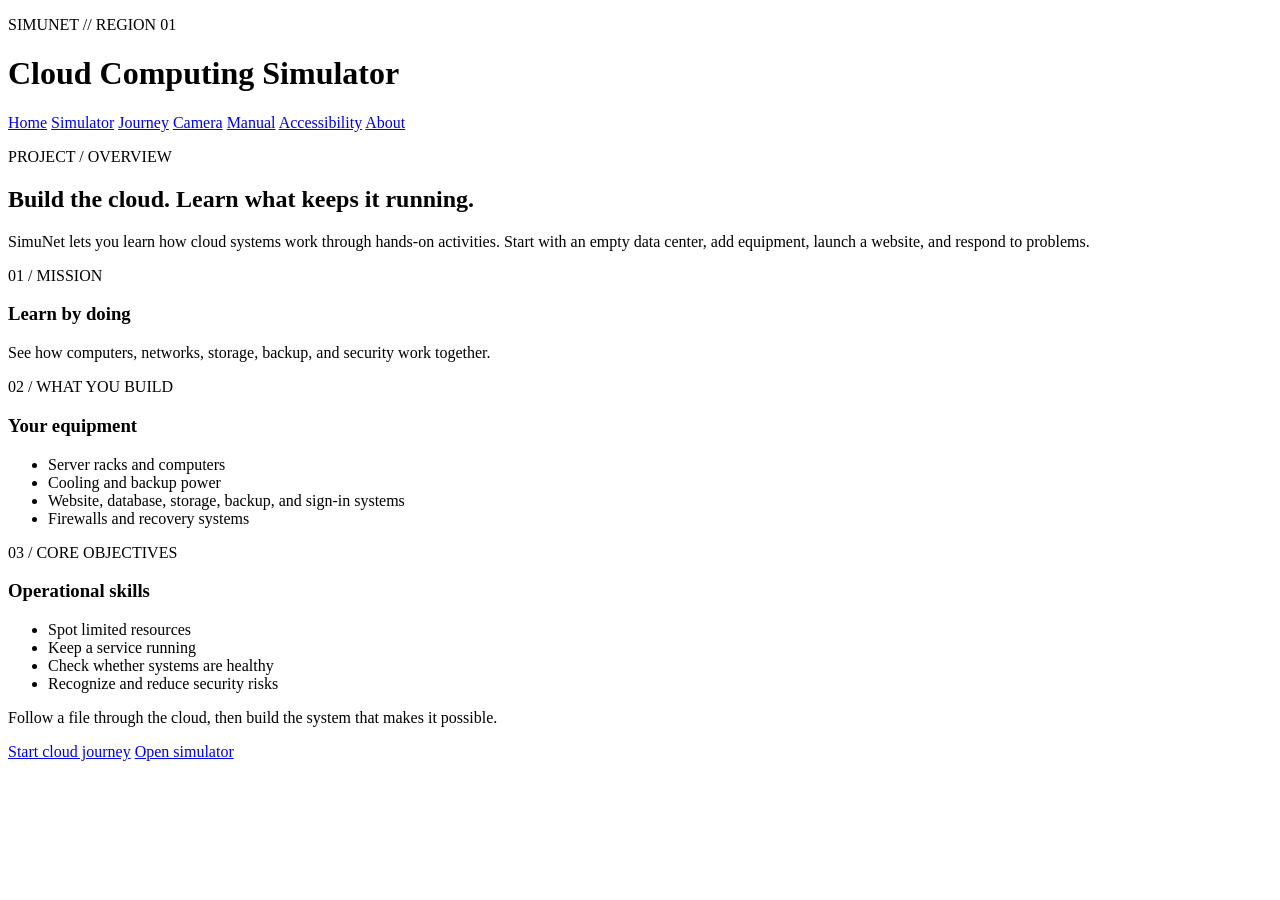
==== commit 182c0fa2: "Fixed a navigation bug" ====
--- a/about/index.html
+++ b/about/index.html
@@ -6,8 +6,8 @@
     <meta name="theme-color" content="#090c10">
     <meta name="description" content="Learn how SimuNet teaches cloud systems, everyday operations, and security through interactive activities.">
     <title>About - Cloud Computing Simulator</title>
-    <script src="/js/accessibility.js"></script>
-    <link rel="stylesheet" href="/style.css">
+    <script src="/Simunet/js/accessibility.js"></script>
+    <link rel="stylesheet" href="/Simunet/style.css">
 </head>
 
 <body>
@@ -18,13 +18,13 @@
         </div>
         <div class="topbar-actions">
             <nav class="site-nav" aria-label="Primary navigation">
-                <a href="/">Home</a>
-                <a href="/simulator/">Simulator</a>
-                <a href="/journey/">Journey</a>
-                <a href="/camera/">Camera</a>
-                <a href="/manual/">Manual</a>
-                <a href="/accessibility/">Accessibility</a>
-                <a class="active" href="/about/" aria-current="page">About</a>
+                <a href="/Simunet/">Home</a>
+                <a href="/Simunet/simulator/">Simulator</a>
+                <a href="/Simunet/journey/">Journey</a>
+                <a href="/Simunet/camera/">Camera</a>
+                <a href="/Simunet/manual/">Manual</a>
+                <a href="/Simunet/accessibility/">Accessibility</a>
+                <a class="active" href="/Simunet/about/" aria-current="page">About</a>
             </nav>
         </div>
     </header>
@@ -74,8 +74,8 @@
         <section class="about-cta" aria-label="Explore SimuNet">
             <p>Follow a file through the cloud, then build the system that makes it possible.</p>
             <div class="about-cta-actions">
-                <a href="/journey/">Start cloud journey</a>
-                <a class="about-cta-secondary" href="/simulator/">Open simulator</a>
+                <a href="/Simunet/journey/">Start cloud journey</a>
+                <a class="about-cta-secondary" href="/Simunet/simulator/">Open simulator</a>
             </div>
         </section>
     </main>
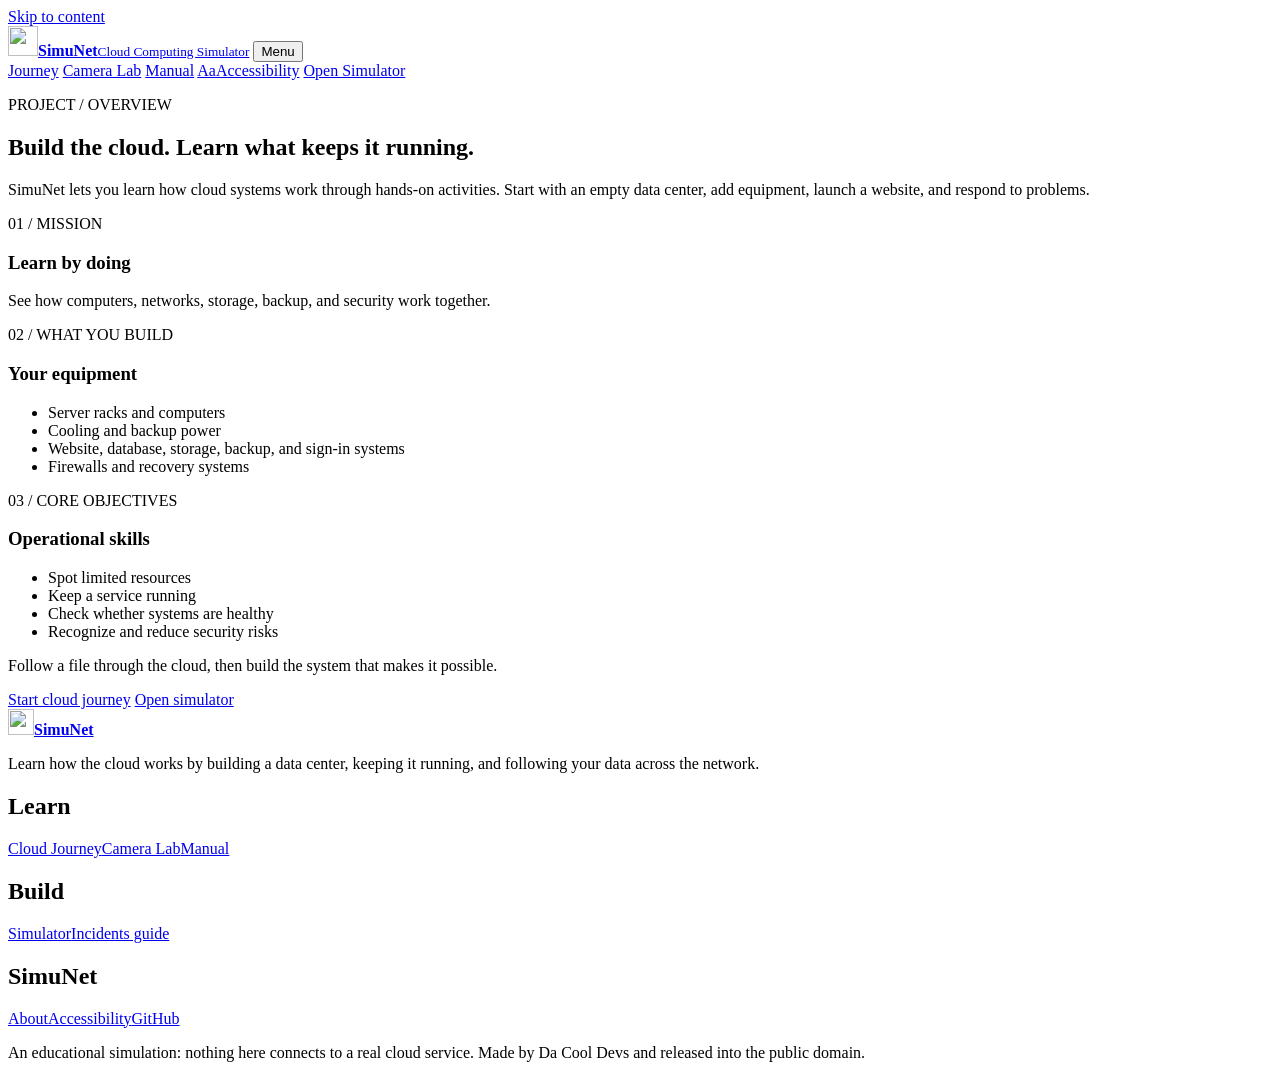
==== commit 7e82ff06: "Revamp site organization and layout New shared header with mobile menu, site-wide footer, rebuilt ho" ====
--- a/about/index.html
+++ b/about/index.html
@@ -5,34 +5,37 @@
     <meta name="viewport" content="width=device-width, initial-scale=1.0">
     <meta name="theme-color" content="#090c10">
     <meta name="description" content="Learn how SimuNet teaches cloud systems, everyday operations, and security through interactive activities.">
+    <link rel="icon" href="/Simunet/favicon.svg" type="image/svg+xml">
+    <meta property="og:type" content="website">
+    <meta property="og:site_name" content="SimuNet">
+    <meta property="og:title" content="About - Cloud Computing Simulator">
+    <meta property="og:description" content="Learn how SimuNet teaches cloud systems, everyday operations, and security through interactive activities.">
     <title>About - Cloud Computing Simulator</title>
     <script src="/Simunet/js/accessibility.js"></script>
+    <script src="/Simunet/js/site.js" defer></script>
     <link rel="stylesheet" href="/Simunet/style.css">
 </head>
 
 <body>
-    <header class="topbar">
-        <div>
-            <p class="eyebrow">SIMUNET // REGION 01</p>
-            <h1>Cloud Computing Simulator</h1>
-        </div>
-        <div class="topbar-actions">
-            <nav class="site-nav" aria-label="Primary navigation">
-                <a href="/Simunet/">Home</a>
-                <a href="/Simunet/simulator/">Simulator</a>
+    <a class="skip-link" href="#main">Skip to content</a>
+    <header class="site-header">
+        <div class="site-header-inner">
+            <a class="brand" href="/Simunet/"><img src="/Simunet/favicon.svg" alt="" width="30" height="30"><span class="brand-text"><strong>SimuNet</strong><small>Cloud Computing Simulator</small></span></a>
+            <button class="nav-toggle" type="button" aria-expanded="false" aria-controls="siteNav"><span class="nav-toggle-bars" aria-hidden="true"></span>Menu</button>
+            <nav id="siteNav" class="primary-nav" aria-label="Primary navigation">
                 <a href="/Simunet/journey/">Journey</a>
-                <a href="/Simunet/camera/">Camera</a>
+                <a href="/Simunet/camera/">Camera Lab</a>
                 <a href="/Simunet/manual/">Manual</a>
-                <a href="/Simunet/accessibility/">Accessibility</a>
-                <a class="active" href="/Simunet/about/" aria-current="page">About</a>
+                <a class="nav-icon" href="/Simunet/accessibility/" title="Accessibility settings"><span aria-hidden="true">Aa</span><span class="nav-icon-label">Accessibility</span></a>
+                <a class="nav-cta" href="/Simunet/simulator/">Open Simulator</a>
             </nav>
         </div>
     </header>
 
-    <main class="about-shell">
+    <main id="main" class="about-shell">
         <section class="about-hero" aria-labelledby="about-title">
             <p class="section-code">PROJECT / OVERVIEW</p>
-            <h2 id="about-title">Build the cloud. Learn what keeps it running.</h2>
+            <h1 id="about-title">Build the cloud. Learn what keeps it running.</h1>
             <p>
                 SimuNet lets you learn how cloud systems work through hands-on activities.
                 Start with an empty data center, add equipment, launch a website, and respond to problems.
@@ -79,5 +82,20 @@
             </div>
         </section>
     </main>
+
+    <footer class="site-footer">
+        <div class="site-footer-inner">
+            <div class="footer-brand">
+                <a class="brand" href="/Simunet/"><img src="/Simunet/favicon.svg" alt="" width="26" height="26"><span class="brand-text"><strong>SimuNet</strong></span></a>
+                <p>Learn how the cloud works by building a data center, keeping it running, and following your data across the network.</p>
+            </div>
+            <nav class="footer-links" aria-label="Footer">
+                <div><h2>Learn</h2><a href="/Simunet/journey/">Cloud Journey</a><a href="/Simunet/camera/">Camera Lab</a><a href="/Simunet/manual/">Manual</a></div>
+                <div><h2>Build</h2><a href="/Simunet/simulator/">Simulator</a><a href="/Simunet/manual/#operations">Incidents guide</a></div>
+                <div><h2>SimuNet</h2><a href="/Simunet/about/">About</a><a href="/Simunet/accessibility/">Accessibility</a><a href="https://github.com/Da-Cool-Devs/Simunet">GitHub</a></div>
+            </nav>
+            <p class="footer-note">An educational simulation: nothing here connects to a real cloud service. Made by Da Cool Devs and released into the public domain.</p>
+        </div>
+    </footer>
 </body>
 </html>
